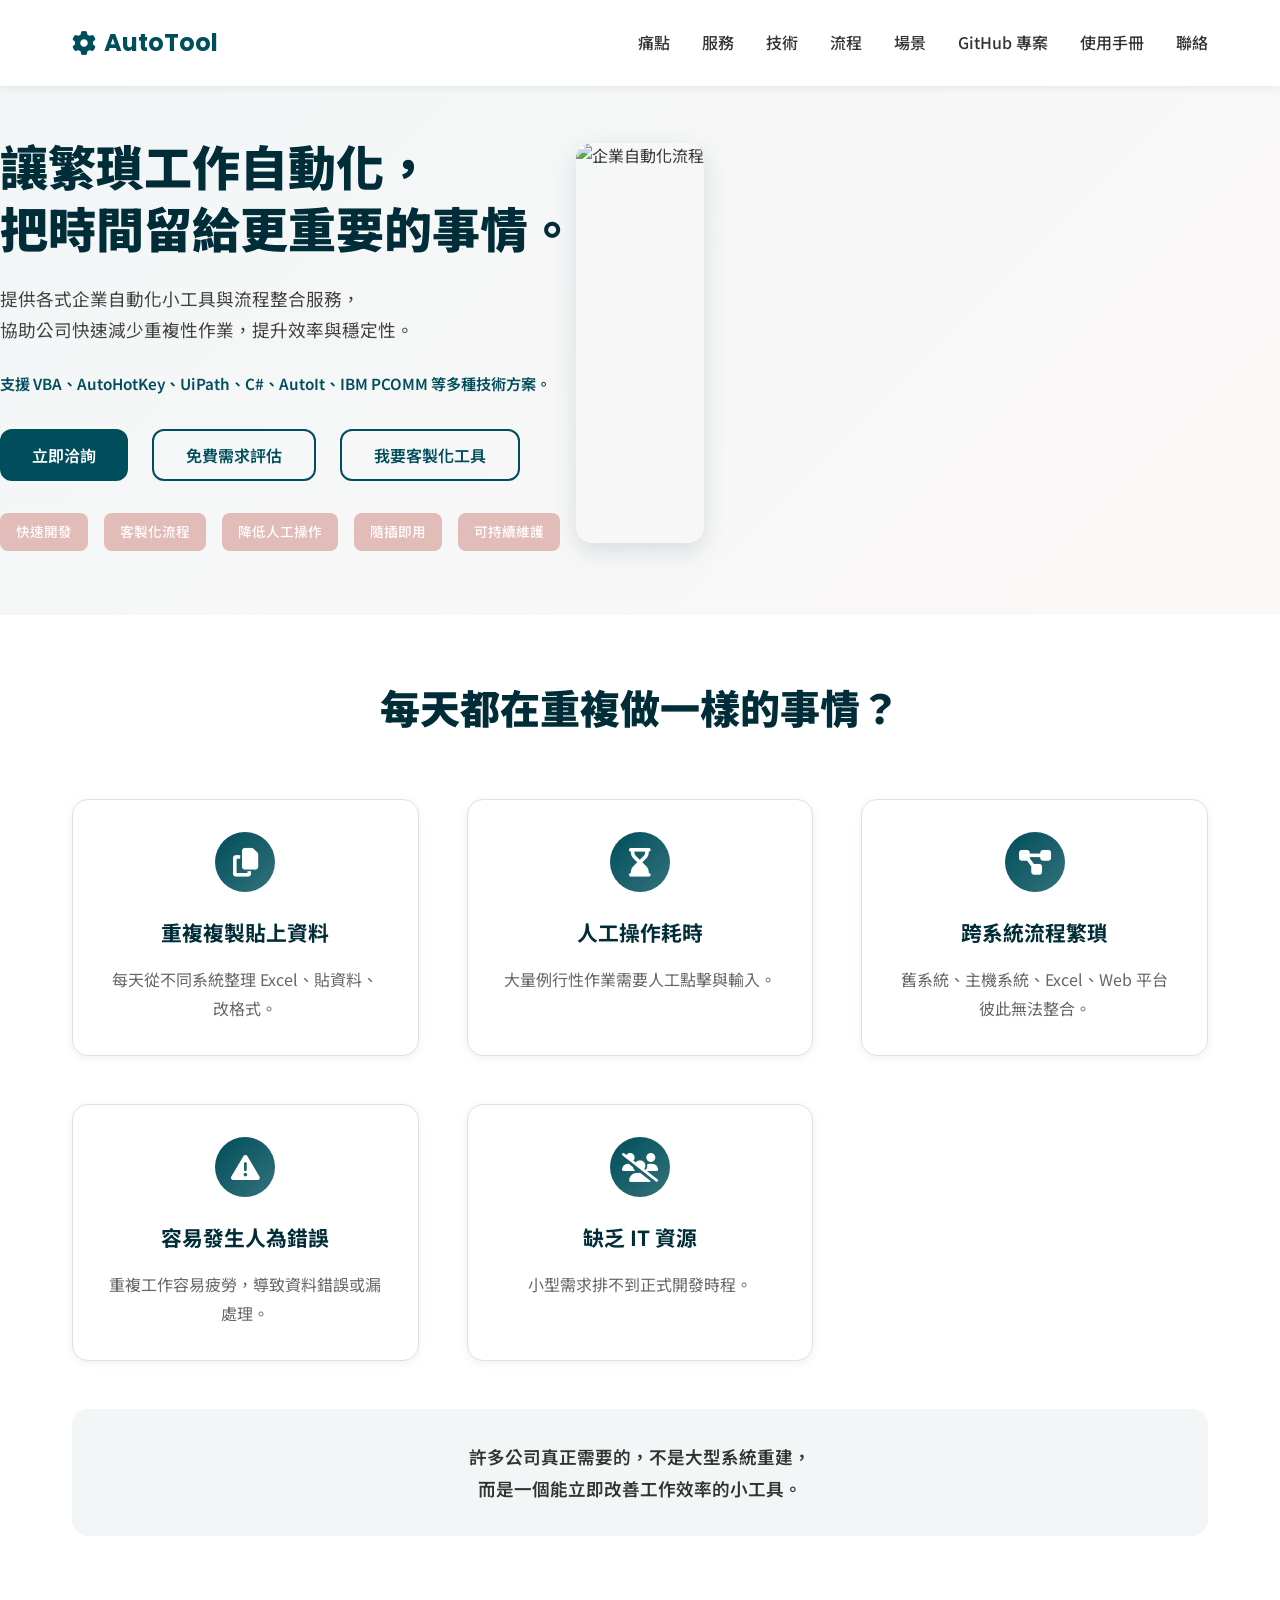
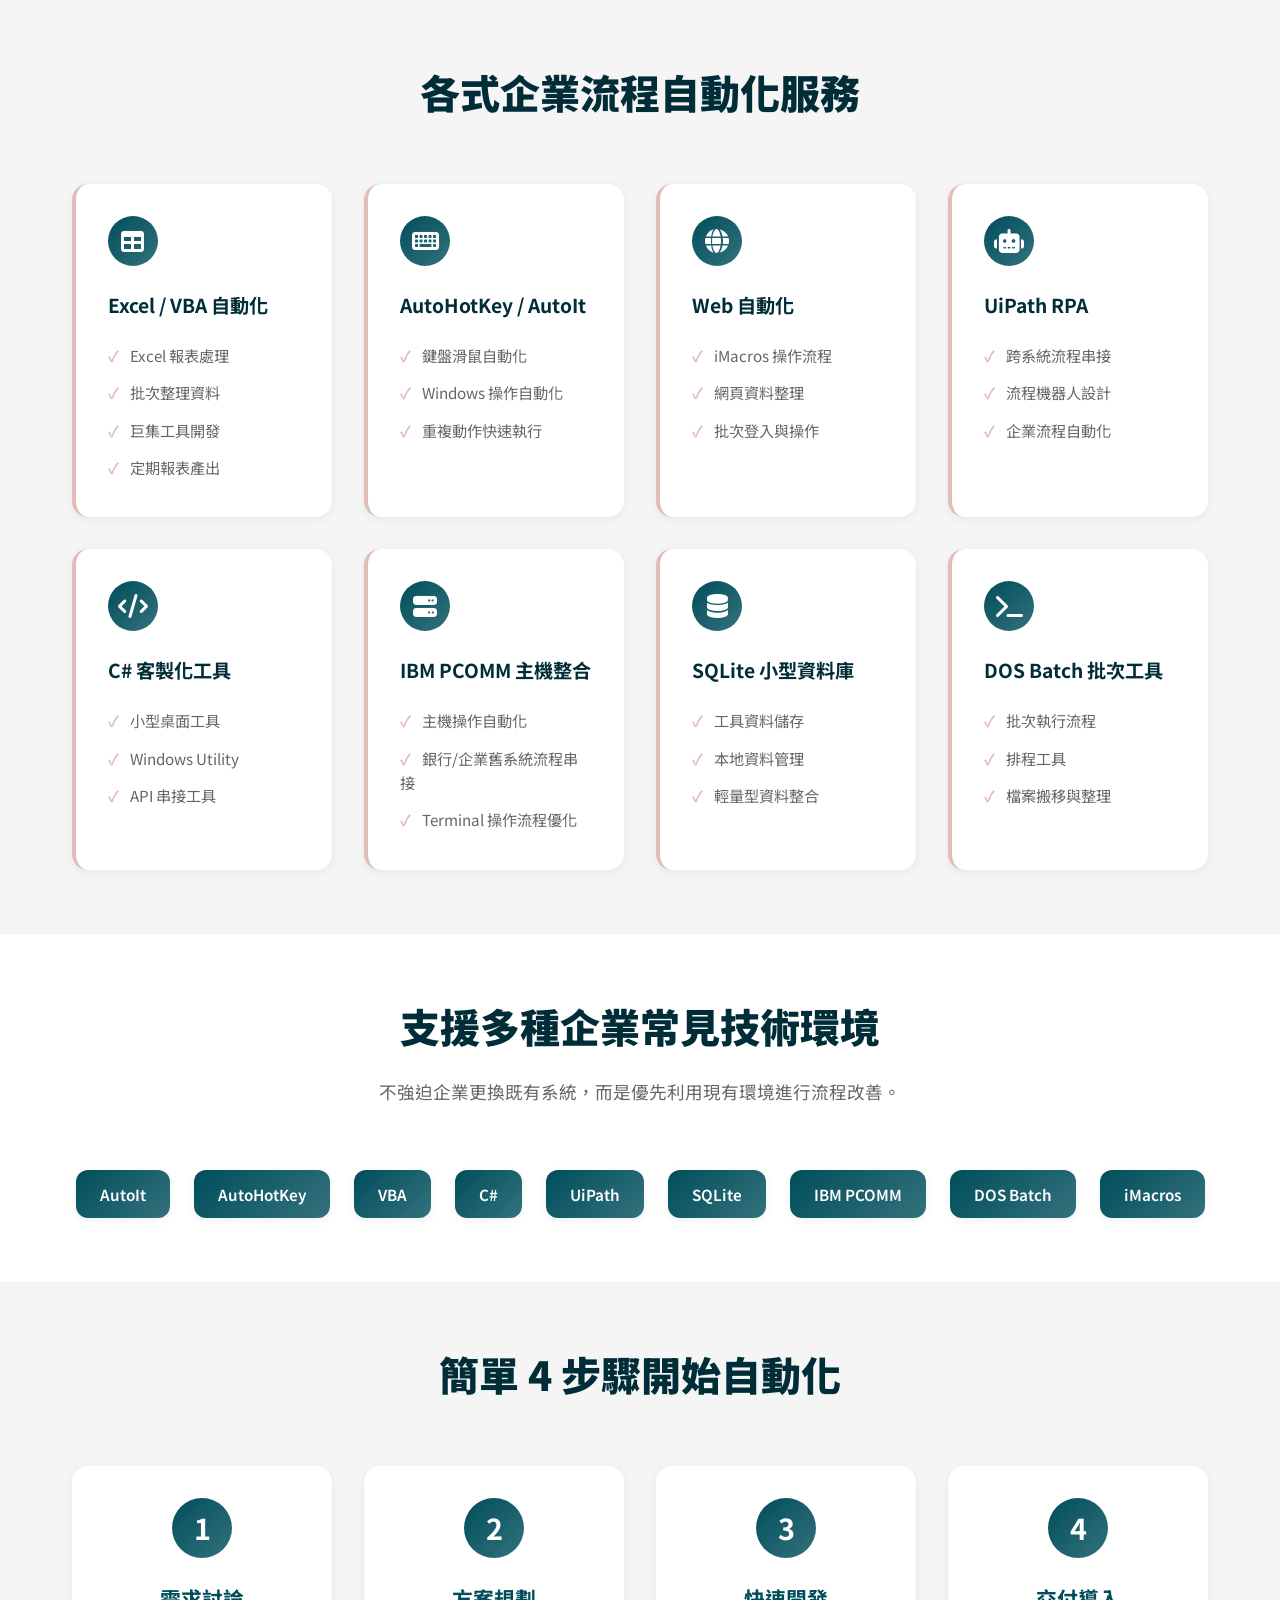
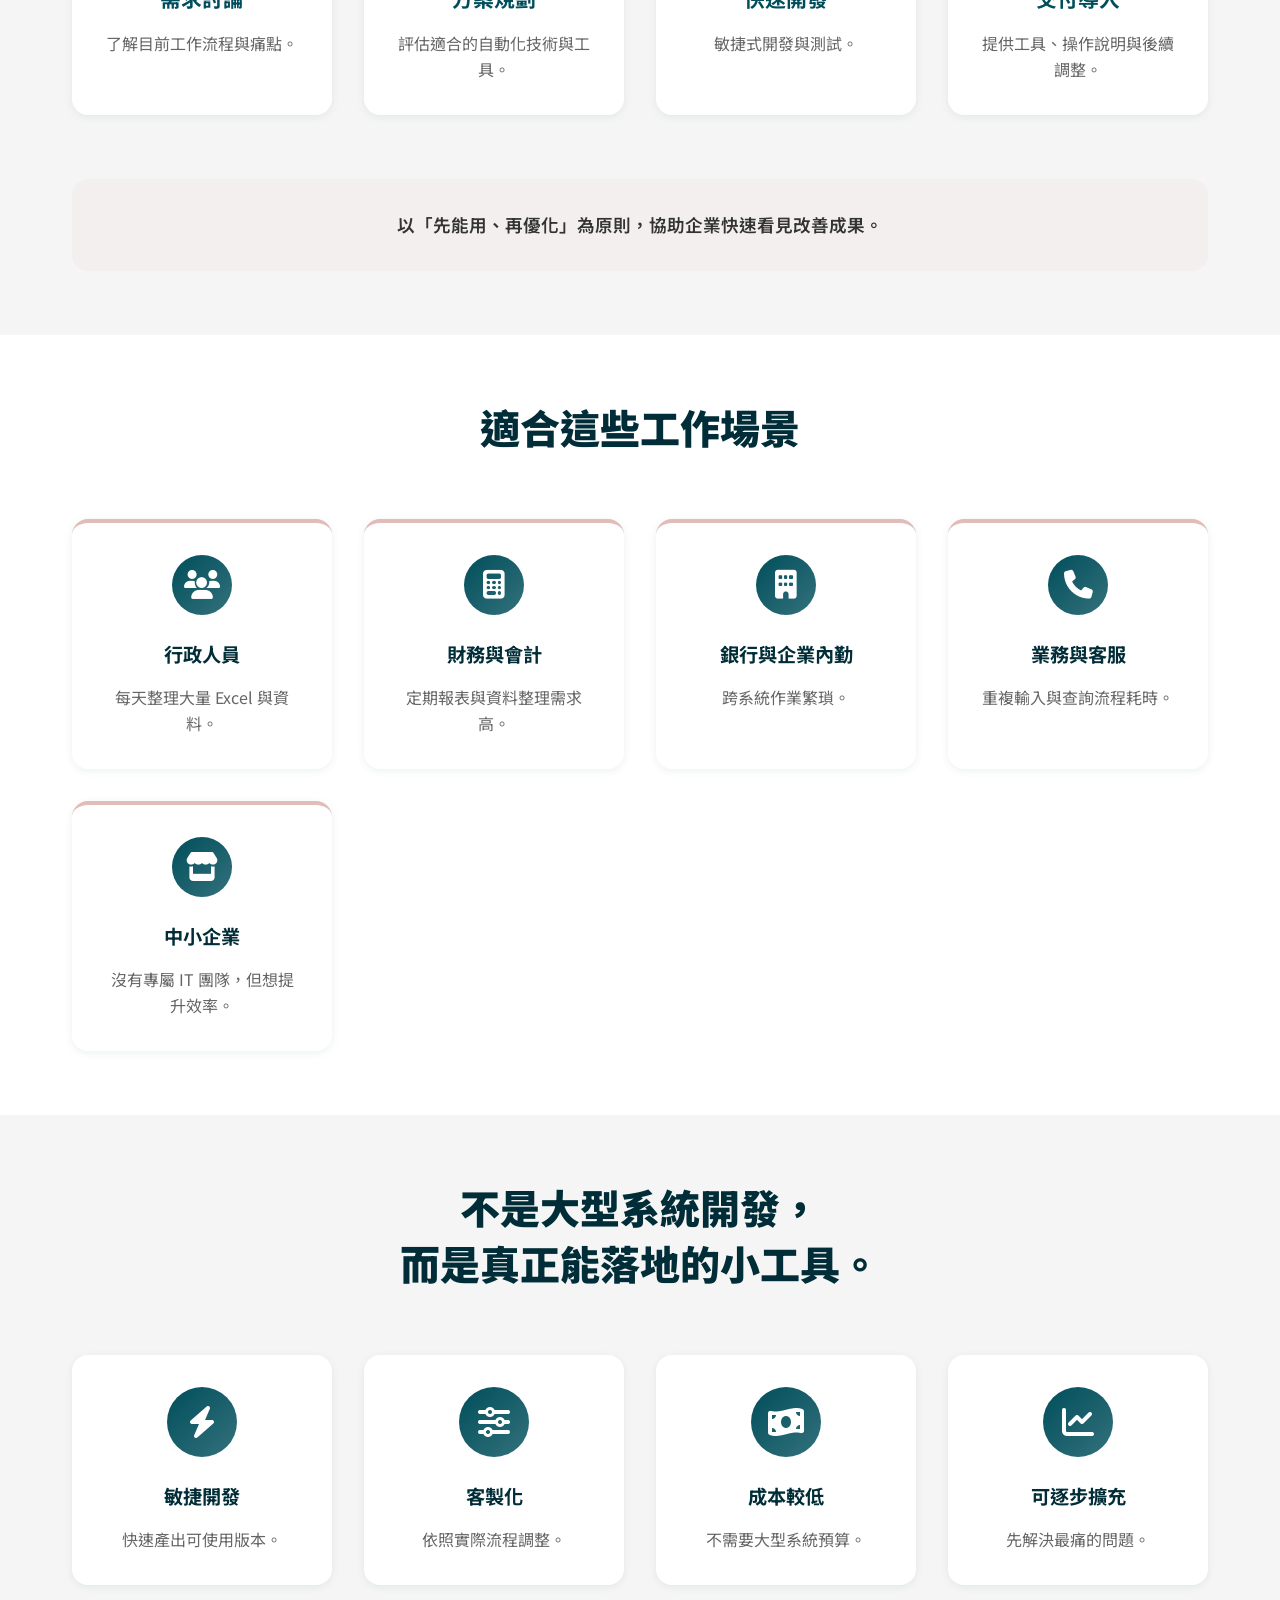
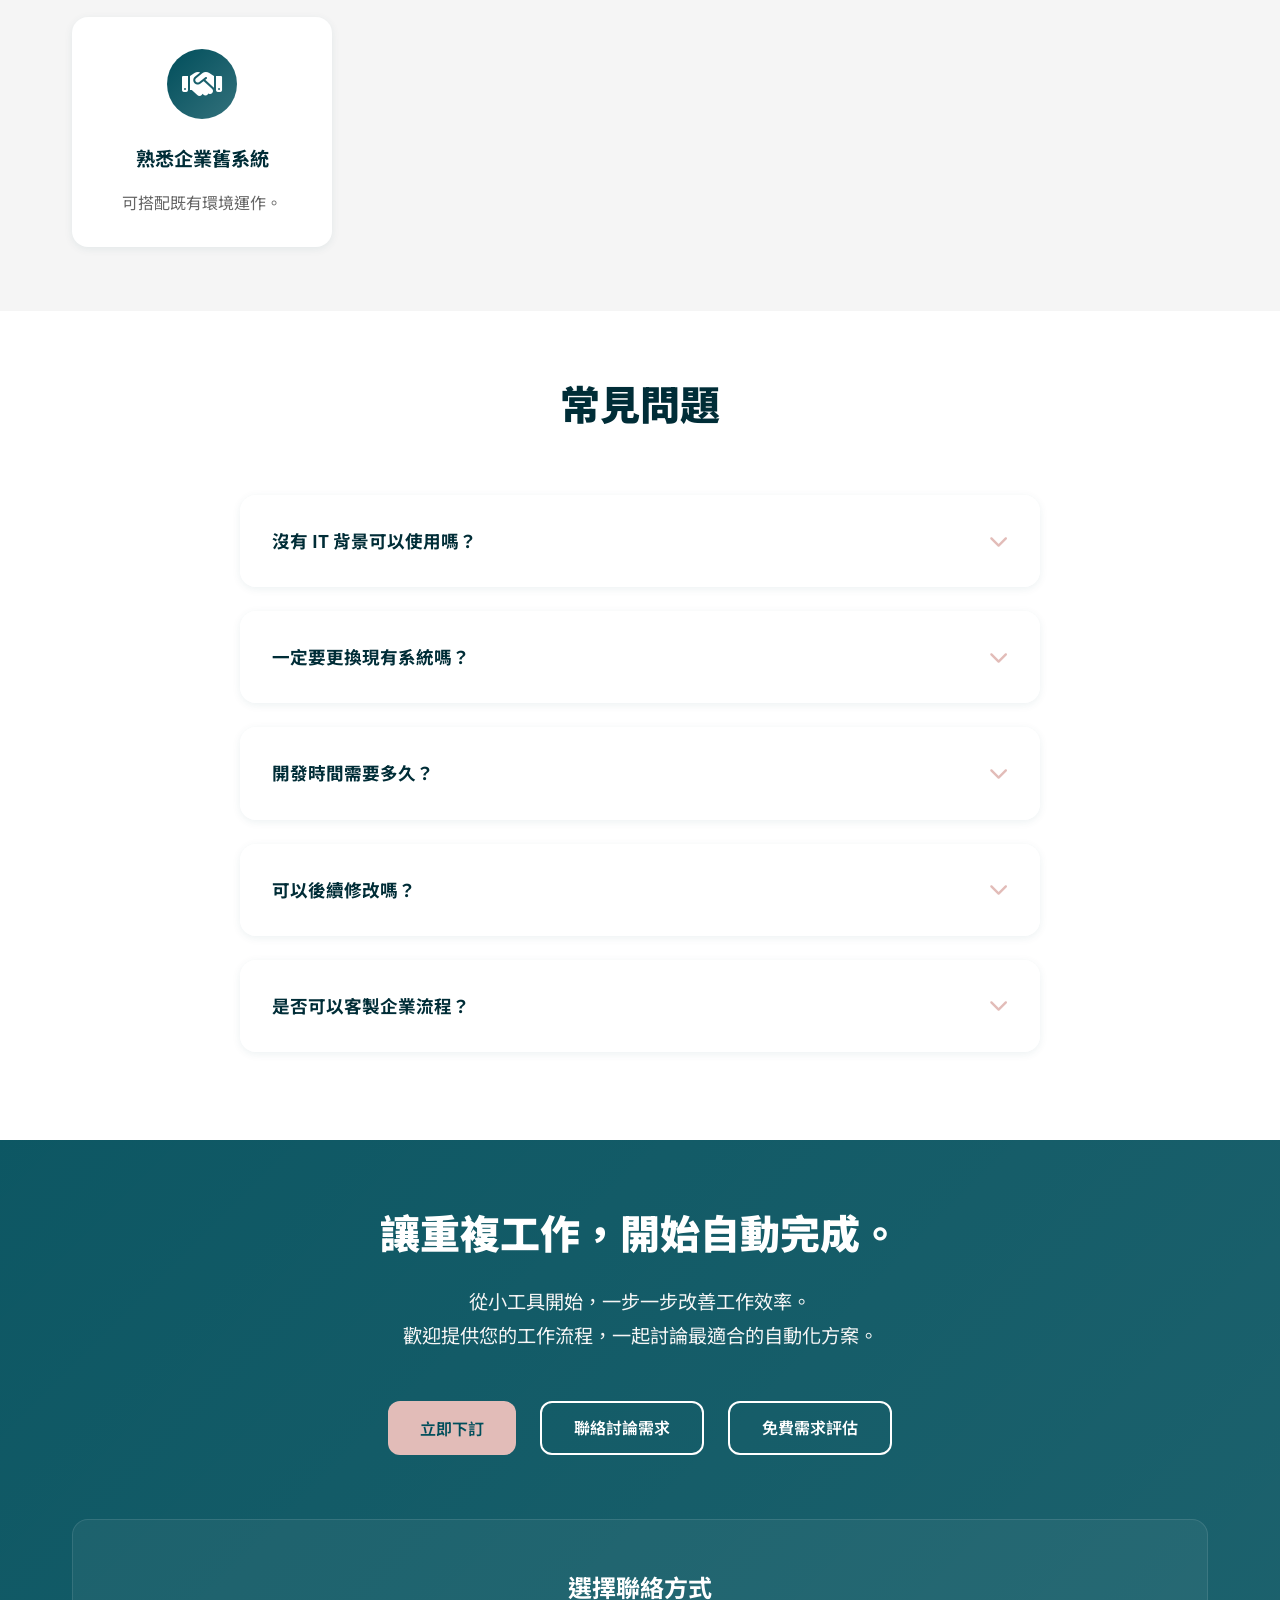
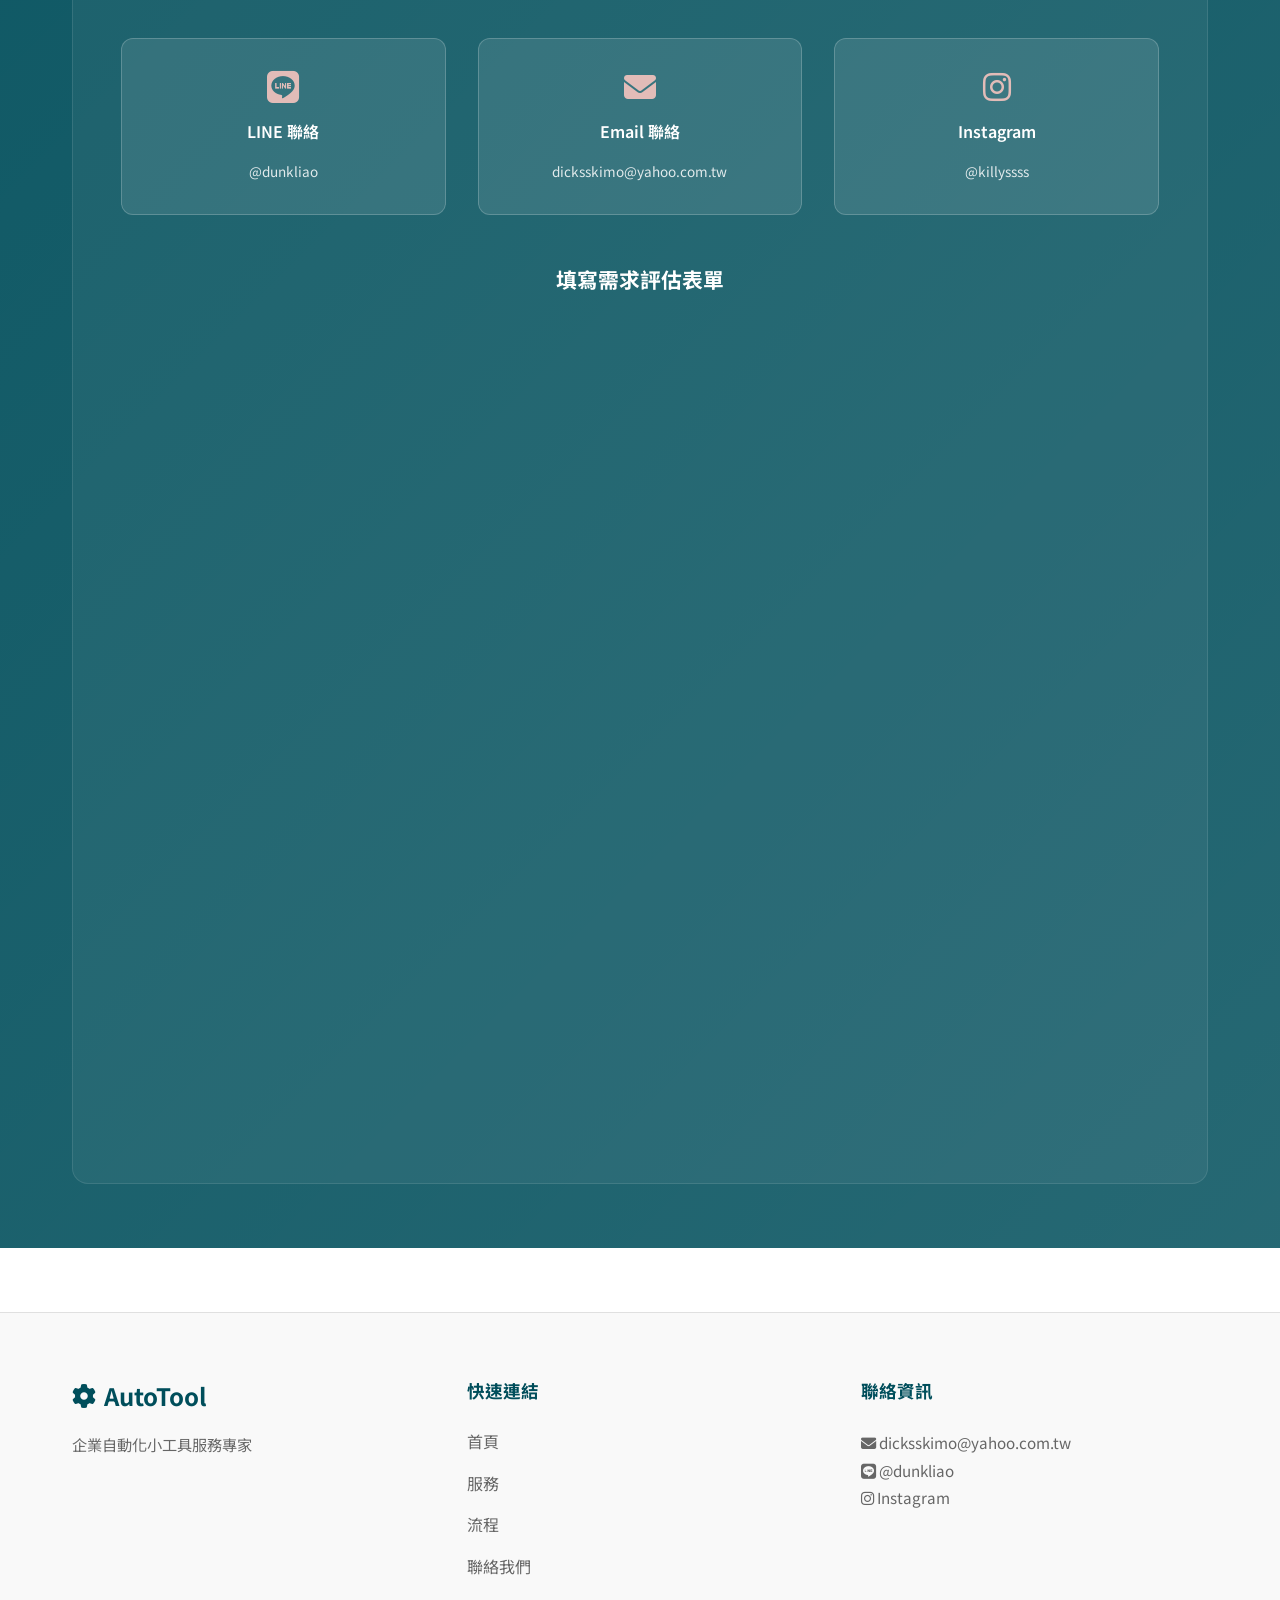
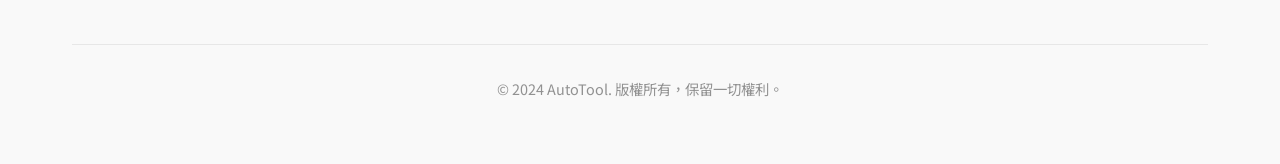
==== index.html @ 3ef3af00 "Add styles and user manual page - Created a new CSS file (styles.css) with variables, typography, la" ====
<!DOCTYPE html>
<html lang="zh-TW">
<head>
    <meta charset="UTF-8">
    <meta name="viewport" content="width=device-width, initial-scale=1.0">
    <meta name="description" content="提供快速、客製化、實用的自動化小工具服務，協助企業降低重複性工作成本，提升日常作業效率。">
    <title>自動化小工具服務 | AutoTool - 企業流程自動化解決方案</title>
    
    <!-- Google Fonts -->
    <link href="https://fonts.googleapis.com/css2?family=Noto+Sans+TC:wght@300;400;500;700;900&family=Inter:wght@300;400;500;600;700&family=Poppins:wght@300;400;500;600;700&display=swap" rel="stylesheet">
    
    <!-- Font Awesome Icons -->
    <link rel="stylesheet" href="https://cdnjs.cloudflare.com/ajax/libs/font-awesome/6.4.0/css/all.min.css">
    
    <!-- Custom Styles -->
    <link rel="stylesheet" href="styles.css">
</head>
<body>
    <!-- ============================================
         HEADER / NAVIGATION
         ============================================ -->
    <header class="header">
        <nav class="navbar">
            <div class="nav-container">
                <!-- Logo -->
                <div class="nav-logo">
                    <i class="fas fa-cog"></i>
                    <span>AutoTool</span>
                </div>
                
                <!-- Navigation Links -->
                <ul class="nav-menu" id="navMenu">
                    <li class="nav-item"><a href="#pain-points" class="nav-link">痛點</a></li>
                    <li class="nav-item"><a href="#services" class="nav-link">服務</a></li>
                    <li class="nav-item"><a href="#technologies" class="nav-link">技術</a></li>
                    <li class="nav-item"><a href="#process" class="nav-link">流程</a></li>
                    <li class="nav-item"><a href="#scenarios" class="nav-link">場景</a></li>
                    <li class="nav-item"><a href="github-projects.html" class="nav-link">GitHub 專案</a></li>
                    <li class="nav-item"><a href="user-manual.html" class="nav-link">使用手冊</a></li>
                    <li class="nav-item"><a href="#cta" class="nav-link">聯絡</a></li>
                </ul>
                
                <!-- Hamburger Menu -->
                <div class="hamburger" id="hamburger">
                    <span></span>
                    <span></span>
                    <span></span>
                </div>
            </div>
        </nav>
    </header>

    <!-- ============================================
         SECTION 1: HERO
         ============================================ -->
    <section id="hero" class="hero">
        <div class="hero-content">
            <h1 class="hero-title">讓繁瑣工作自動化，<br>把時間留給更重要的事情。</h1>
            <p class="hero-subtitle">
                提供各式企業自動化小工具與流程整合服務，<br>
                協助公司快速減少重複性作業，提升效率與穩定性。<br>
                <span class="tech-highlight">支援 VBA、AutoHotKey、UiPath、C#、AutoIt、IBM PCOMM 等多種技術方案。</span>
            </p>
            <div class="cta-buttons">
                <button class="btn btn-primary" onclick="scrollToSection('#cta')">立即洽詢</button>
                <button class="btn btn-secondary" onclick="scrollToSection('#cta')">免費需求評估</button>
                <button class="btn btn-secondary" onclick="scrollToSection('#cta')">我要客製化工具</button>
            </div>
            <div class="hero-features">
                <div class="feature-tag">快速開發</div>
                <div class="feature-tag">客製化流程</div>
                <div class="feature-tag">降低人工操作</div>
                <div class="feature-tag">隨插即用</div>
                <div class="feature-tag">可持續維護</div>
            </div>
        </div>
        <div class="hero-image">
            <img src="https://images.unsplash.com/photo-1552664730-d307ca884978?w=800&q=80" alt="企業自動化流程" loading="lazy">
        </div>
    </section>

    <!-- ============================================
         SECTION 2: PAIN POINTS
         ============================================ -->
    <section id="pain-points" class="section pain-points">
        <div class="container">
            <div class="section-header">
                <h2 class="section-title">每天都在重複做一樣的事情？</h2>
            </div>
            
            <div class="pain-points-grid">
                <div class="pain-card">
                    <div class="card-icon">
                        <i class="fas fa-copy"></i>
                    </div>
                    <h3>重複複製貼上資料</h3>
                    <p>每天從不同系統整理 Excel、貼資料、改格式。</p>
                </div>
                
                <div class="pain-card">
                    <div class="card-icon">
                        <i class="fas fa-hourglass-end"></i>
                    </div>
                    <h3>人工操作耗時</h3>
                    <p>大量例行性作業需要人工點擊與輸入。</p>
                </div>
                
                <div class="pain-card">
                    <div class="card-icon">
                        <i class="fas fa-project-diagram"></i>
                    </div>
                    <h3>跨系統流程繁瑣</h3>
                    <p>舊系統、主機系統、Excel、Web 平台彼此無法整合。</p>
                </div>
                
                <div class="pain-card">
                    <div class="card-icon">
                        <i class="fas fa-exclamation-triangle"></i>
                    </div>
                    <h3>容易發生人為錯誤</h3>
                    <p>重複工作容易疲勞，導致資料錯誤或漏處理。</p>
                </div>
                
                <div class="pain-card">
                    <div class="card-icon">
                        <i class="fas fa-users-slash"></i>
                    </div>
                    <h3>缺乏 IT 資源</h3>
                    <p>小型需求排不到正式開發時程。</p>
                </div>
            </div>
            
            <div class="pain-footer">
                <p>許多公司真正需要的，不是大型系統重建，<br>而是一個能立即改善工作效率的小工具。</p>
            </div>
        </div>
    </section>

    <!-- ============================================
         SECTION 3: SERVICES
         ============================================ -->
    <section id="services" class="section services">
        <div class="container">
            <div class="section-header">
                <h2 class="section-title">各式企業流程自動化服務</h2>
            </div>
            
            <div class="services-grid">
                <div class="service-card">
                    <div class="service-icon">
                        <i class="fas fa-table"></i>
                    </div>
                    <h3>Excel / VBA 自動化</h3>
                    <ul>
                        <li>Excel 報表處理</li>
                        <li>批次整理資料</li>
                        <li>巨集工具開發</li>
                        <li>定期報表產出</li>
                    </ul>
                </div>
                
                <div class="service-card">
                    <div class="service-icon">
                        <i class="fas fa-keyboard"></i>
                    </div>
                    <h3>AutoHotKey / AutoIt</h3>
                    <ul>
                        <li>鍵盤滑鼠自動化</li>
                        <li>Windows 操作自動化</li>
                        <li>重複動作快速執行</li>
                    </ul>
                </div>
                
                <div class="service-card">
                    <div class="service-icon">
                        <i class="fas fa-globe"></i>
                    </div>
                    <h3>Web 自動化</h3>
                    <ul>
                        <li>iMacros 操作流程</li>
                        <li>網頁資料整理</li>
                        <li>批次登入與操作</li>
                    </ul>
                </div>
                
                <div class="service-card">
                    <div class="service-icon">
                        <i class="fas fa-robot"></i>
                    </div>
                    <h3>UiPath RPA</h3>
                    <ul>
                        <li>跨系統流程串接</li>
                        <li>流程機器人設計</li>
                        <li>企業流程自動化</li>
                    </ul>
                </div>
                
                <div class="service-card">
                    <div class="service-icon">
                        <i class="fas fa-code"></i>
                    </div>
                    <h3>C# 客製化工具</h3>
                    <ul>
                        <li>小型桌面工具</li>
                        <li>Windows Utility</li>
                        <li>API 串接工具</li>
                    </ul>
                </div>
                
                <div class="service-card">
                    <div class="service-icon">
                        <i class="fas fa-server"></i>
                    </div>
                    <h3>IBM PCOMM 主機整合</h3>
                    <ul>
                        <li>主機操作自動化</li>
                        <li>銀行/企業舊系統流程串接</li>
                        <li>Terminal 操作流程優化</li>
                    </ul>
                </div>
                
                <div class="service-card">
                    <div class="service-icon">
                        <i class="fas fa-database"></i>
                    </div>
                    <h3>SQLite 小型資料庫</h3>
                    <ul>
                        <li>工具資料儲存</li>
                        <li>本地資料管理</li>
                        <li>輕量型資料整合</li>
                    </ul>
                </div>
                
                <div class="service-card">
                    <div class="service-icon">
                        <i class="fas fa-terminal"></i>
                    </div>
                    <h3>DOS Batch 批次工具</h3>
                    <ul>
                        <li>批次執行流程</li>
                        <li>排程工具</li>
                        <li>檔案搬移與整理</li>
                    </ul>
                </div>
            </div>
        </div>
    </section>

    <!-- ============================================
         SECTION 4: TECHNOLOGIES
         ============================================ -->
    <section id="technologies" class="section technologies">
        <div class="container">
            <div class="section-header">
                <h2 class="section-title">支援多種企業常見技術環境</h2>
                <p class="section-subtitle">不強迫企業更換既有系統，而是優先利用現有環境進行流程改善。</p>
            </div>
            
            <div class="tech-badges">
                <div class="tech-badge">AutoIt</div>
                <div class="tech-badge">AutoHotKey</div>
                <div class="tech-badge">VBA</div>
                <div class="tech-badge">C#</div>
                <div class="tech-badge">UiPath</div>
                <div class="tech-badge">SQLite</div>
                <div class="tech-badge">IBM PCOMM</div>
                <div class="tech-badge">DOS Batch</div>
                <div class="tech-badge">iMacros</div>
            </div>
        </div>
    </section>

    <!-- ============================================
         SECTION 5: PROCESS
         ============================================ -->
    <section id="process" class="section process">
        <div class="container">
            <div class="section-header">
                <h2 class="section-title">簡單 4 步驟開始自動化</h2>
            </div>
            
            <div class="process-timeline">
                <div class="process-step">
                    <div class="step-number">1</div>
                    <div class="step-content">
                        <h3>需求討論</h3>
                        <p>了解目前工作流程與痛點。</p>
                    </div>
                </div>
                
                <div class="process-connector"></div>
                
                <div class="process-step">
                    <div class="step-number">2</div>
                    <div class="step-content">
                        <h3>方案規劃</h3>
                        <p>評估適合的自動化技術與工具。</p>
                    </div>
                </div>
                
                <div class="process-connector"></div>
                
                <div class="process-step">
                    <div class="step-number">3</div>
                    <div class="step-content">
                        <h3>快速開發</h3>
                        <p>敏捷式開發與測試。</p>
                    </div>
                </div>
                
                <div class="process-connector"></div>
                
                <div class="process-step">
                    <div class="step-number">4</div>
                    <div class="step-content">
                        <h3>交付導入</h3>
                        <p>提供工具、操作說明與後續調整。</p>
                    </div>
                </div>
            </div>
            
            <div class="process-footer">
                <p>以「先能用、再優化」為原則，協助企業快速看見改善成果。</p>
            </div>
        </div>
    </section>

    <!-- ============================================
         SECTION 6: SCENARIOS
         ============================================ -->
    <section id="scenarios" class="section scenarios">
        <div class="container">
            <div class="section-header">
                <h2 class="section-title">適合這些工作場景</h2>
            </div>
            
            <div class="scenarios-grid">
                <div class="scenario-card">
                    <div class="scenario-icon">
                        <i class="fas fa-users"></i>
                    </div>
                    <h3>行政人員</h3>
                    <p>每天整理大量 Excel 與資料。</p>
                </div>
                
                <div class="scenario-card">
                    <div class="scenario-icon">
                        <i class="fas fa-calculator"></i>
                    </div>
                    <h3>財務與會計</h3>
                    <p>定期報表與資料整理需求高。</p>
                </div>
                
                <div class="scenario-card">
                    <div class="scenario-icon">
                        <i class="fas fa-building"></i>
                    </div>
                    <h3>銀行與企業內勤</h3>
                    <p>跨系統作業繁瑣。</p>
                </div>
                
                <div class="scenario-card">
                    <div class="scenario-icon">
                        <i class="fas fa-phone"></i>
                    </div>
                    <h3>業務與客服</h3>
                    <p>重複輸入與查詢流程耗時。</p>
                </div>
                
                <div class="scenario-card">
                    <div class="scenario-icon">
                        <i class="fas fa-store"></i>
                    </div>
                    <h3>中小企業</h3>
                    <p>沒有專屬 IT 團隊，但想提升效率。</p>
                </div>
            </div>
        </div>
    </section>

    <!-- ============================================
         SECTION 7: DIFFERENTIATION
         ============================================ -->
    <section id="differentiation" class="section differentiation">
        <div class="container">
            <div class="section-header">
                <h2 class="section-title">不是大型系統開發，<br>而是真正能落地的小工具。</h2>
            </div>
            
            <div class="differentiation-grid">
                <div class="diff-card">
                    <div class="diff-icon">
                        <i class="fas fa-bolt"></i>
                    </div>
                    <h3>敏捷開發</h3>
                    <p>快速產出可使用版本。</p>
                </div>
                
                <div class="diff-card">
                    <div class="diff-icon">
                        <i class="fas fa-sliders-h"></i>
                    </div>
                    <h3>客製化</h3>
                    <p>依照實際流程調整。</p>
                </div>
                
                <div class="diff-card">
                    <div class="diff-icon">
                        <i class="fas fa-money-bill-wave"></i>
                    </div>
                    <h3>成本較低</h3>
                    <p>不需要大型系統預算。</p>
                </div>
                
                <div class="diff-card">
                    <div class="diff-icon">
                        <i class="fas fa-chart-line"></i>
                    </div>
                    <h3>可逐步擴充</h3>
                    <p>先解決最痛的問題。</p>
                </div>
                
                <div class="diff-card">
                    <div class="diff-icon">
                        <i class="fas fa-handshake"></i>
                    </div>
                    <h3>熟悉企業舊系統</h3>
                    <p>可搭配既有環境運作。</p>
                </div>
            </div>
        </div>
    </section>

    <!-- ============================================
         SECTION 8: FAQ
         ============================================ -->
    <section id="faq" class="section faq">
        <div class="container">
            <div class="section-header">
                <h2 class="section-title">常見問題</h2>
            </div>
            
            <div class="faq-container">
                <div class="faq-item">
                    <div class="faq-question">
                        <h3>沒有 IT 背景可以使用嗎？</h3>
                        <i class="fas fa-chevron-down"></i>
                    </div>
                    <div class="faq-answer">
                        <p>可以，工具會依照實際使用者設計。我們會根據您的團隊背景和操作習慣，提供易於上手的介面和完整的使用說明。</p>
                    </div>
                </div>
                
                <div class="faq-item">
                    <div class="faq-question">
                        <h3>一定要更換現有系統嗎？</h3>
                        <i class="fas fa-chevron-down"></i>
                    </div>
                    <div class="faq-answer">
                        <p>不需要，多數情況可直接搭配現有流程。我們的自動化工具可與您既有的系統（Excel、主機系統、Web 平台等）無縫整合。</p>
                    </div>
                </div>
                
                <div class="faq-item">
                    <div class="faq-question">
                        <h3>開發時間需要多久？</h3>
                        <i class="fas fa-chevron-down"></i>
                    </div>
                    <div class="faq-answer">
                        <p>依需求而定，小型工具通常可快速完成。我們採用敏捷開發方式，讓您快速看見成果，而不需要等待漫長的開發週期。</p>
                    </div>
                </div>
                
                <div class="faq-item">
                    <div class="faq-question">
                        <h3>可以後續修改嗎？</h3>
                        <i class="fas fa-chevron-down"></i>
                    </div>
                    <div class="faq-answer">
                        <p>可以，支援後續優化與功能擴充。工具上線後，我們繼續提供維護與改善支援，協助您應對業務變化。</p>
                    </div>
                </div>
                
                <div class="faq-item">
                    <div class="faq-question">
                        <h3>是否可以客製企業流程？</h3>
                        <i class="fas fa-chevron-down"></i>
                    </div>
                    <div class="faq-answer">
                        <p>可以，這是主要服務內容之一。我們的工具完全根據您的實際工作流程進行設計，確保最大化的業務價值。</p>
                    </div>
                </div>
            </div>
        </div>
    </section>

    <!-- ============================================
         SECTION 9: FINAL CTA
         ============================================ -->
    <section id="cta" class="section final-cta">
        <div class="container">
            <div class="cta-content">
                <h2 class="cta-title">讓重複工作，開始自動完成。</h2>
                <p class="cta-subtitle">
                    從小工具開始，一步一步改善工作效率。<br>
                    歡迎提供您的工作流程，一起討論最適合的自動化方案。
                </p>
                
                <div class="cta-buttons-group">
                    <button class="btn btn-primary" onclick="document.getElementById('contactForm').scrollIntoView({ behavior: 'smooth' })">立即下訂</button>
                    <a href="https://line.me/ti/p/~dunkliao" target="_blank" class="btn btn-secondary" style="text-decoration: none;">聯絡討論需求</a>
                    <a href="mailto:dicksskimo@yahoo.com.tw?subject=自動化工具諮詢" class="btn btn-secondary" style="text-decoration: none;">免費需求評估</a>
                </div>
                
                <div class="contact-methods" id="contactForm">
                    <h3>選擇聯絡方式</h3>
                    <div class="contact-grid">
                        <a href="https://line.me/ti/p/~dunkliao" target="_blank" class="contact-card">
                            <i class="fab fa-line"></i>
                            <span>LINE 聯絡</span>
                            <small>@dunkliao</small>
                        </a>
                        
                        <a href="mailto:dicksskimo@yahoo.com.tw?subject=自動化工具諮詢" class="contact-card">
                            <i class="fas fa-envelope"></i>
                            <span>Email 聯絡</span>
                            <small>dicksskimo@yahoo.com.tw</small>
                        </a>
                        
                        <a href="https://www.instagram.com/killyssss/" target="_blank" class="contact-card">
                            <i class="fab fa-instagram"></i>
                            <span>Instagram</span>
                            <small>@killyssss</small>
                        </a>
                    </div>
                    
                    <div class="form-section">
                        <h3>填寫需求評估表單</h3>
                        <iframe src="https://docs.google.com/forms/d/e/1FAIpQLSffKEg_JBpnAbJhNrJENVOGrgV3krpA4Gn7EmJyIEfwMR1Tng/viewform?embedded=true" width="100%" height="800" frameborder="0" marginheight="0" marginwidth="0">載入中…</iframe>
                    </div>
                </div>
            </div>
        </div>
    </section>

    <!-- ============================================
         FOOTER
         ============================================ -->
    <footer class="footer">
        <div class="container">
            <div class="footer-content">
                <div class="footer-brand">
                    <h3><i class="fas fa-cog"></i> AutoTool</h3>
                    <p>企業自動化小工具服務專家</p>
                </div>
                
                <div class="footer-links">
                    <h4>快速連結</h4>
                    <ul>
                        <li><a href="#hero">首頁</a></li>
                        <li><a href="#services">服務</a></li>
                        <li><a href="#process">流程</a></li>
                        <li><a href="#cta">聯絡我們</a></li>
                    </ul>
                </div>
                
                <div class="footer-contact">
                    <h4>聯絡資訊</h4>
                    <p>
                        <i class="fas fa-envelope"></i> dicksskimo@yahoo.com.tw<br>
                        <i class="fab fa-line"></i> @dunkliao<br>
                        <i class="fab fa-instagram"></i> <a href="https://www.instagram.com/killyssss/" target="_blank">Instagram</a>
                    </p>
                </div>
            </div>
            
            <div class="footer-bottom">
                <p>&copy; 2024 AutoTool. 版權所有，保留一切權利。</p>
            </div>
        </div>
    </footer>

    <!-- Custom Scripts -->
    <script src="script.js"></script>
</body>
</html>
---- styles.css ----
/* ============================================
   CSS VARIABLES & TYPOGRAPHY
   ============================================ */

:root {
    /* Colors */
    --primary-color: #004E5B;
    --secondary-color: #E2BCB8;
    --dark-bg: #f5f5f5;
    --light-bg: #ffffff;
    --text-dark: #333333;
    --text-light: #666666;
    --border-color: #e0e0e0;
    --accent-color: #FF6B6B;
    
    /* Typography */
    --font-heading: 'Noto Sans TC', sans-serif;
    --font-body: 'Noto Sans TC', sans-serif;
    --font-accent: 'Poppins', sans-serif;
    
    /* Spacing */
    --spacing-xs: 0.5rem;
    --spacing-sm: 1rem;
    --spacing-md: 1.5rem;
    --spacing-lg: 2rem;
    --spacing-xl: 3rem;
    --spacing-2xl: 4rem;
    
    /* Border Radius */
    --border-radius-sm: 8px;
    --border-radius-md: 12px;
    --border-radius-lg: 16px;
    
    /* Shadows */
    --shadow-sm: 0 2px 8px rgba(0, 78, 91, 0.08);
    --shadow-md: 0 4px 12px rgba(0, 78, 91, 0.12);
    --shadow-lg: 0 8px 24px rgba(0, 78, 91, 0.15);
    
    /* Transitions */
    --transition: all 0.3s ease-in-out;
}

/* ============================================
   RESET & BASE STYLES
   ============================================ */

* {
    margin: 0;
    padding: 0;
    box-sizing: border-box;
}

html {
    scroll-behavior: smooth;
}

body {
    font-family: var(--font-body);
    color: var(--text-dark);
    background-color: var(--light-bg);
    line-height: 1.6;
}

a {
    color: inherit;
    text-decoration: none;
}

button {
    cursor: pointer;
    border: none;
    font-family: inherit;
}

img {
    max-width: 100%;
    height: auto;
    display: block;
}

.container {
    max-width: 1200px;
    margin: 0 auto;
    padding: 0 var(--spacing-lg);
}

/* ============================================
   HEADER & NAVIGATION
   ============================================ */

.header {
    position: fixed;
    top: 0;
    left: 0;
    right: 0;
    background: var(--light-bg);
    box-shadow: var(--shadow-sm);
    z-index: 1000;
    transition: var(--transition);
}

.navbar {
    padding: var(--spacing-md) 0;
}

.nav-container {
    max-width: 1200px;
    margin: 0 auto;
    padding: 0 var(--spacing-lg);
    display: flex;
    justify-content: space-between;
    align-items: center;
}

.nav-logo {
    font-size: 1.5rem;
    font-weight: 700;
    color: var(--primary-color);
    display: flex;
    align-items: center;
    gap: var(--spacing-xs);
    font-family: var(--font-accent);
}

.nav-menu {
    display: flex;
    list-style: none;
    gap: var(--spacing-lg);
    align-items: center;
}

.nav-link {
    color: var(--text-dark);
    font-weight: 500;
    transition: var(--transition);
    position: relative;
}

.nav-link:hover,
.nav-link.active {
    color: var(--primary-color);
}

.nav-link::after {
    content: '';
    position: absolute;
    bottom: -4px;
    left: 0;
    width: 0;
    height: 2px;
    background: var(--primary-color);
    transition: var(--transition);
}

.nav-link:hover::after,
.nav-link.active::after {
    width: 100%;
}

.hamburger {
    display: none;
    flex-direction: column;
    cursor: pointer;
    gap: 6px;
}

.hamburger span {
    width: 25px;
    height: 3px;
    background: var(--primary-color);
    transition: var(--transition);
    border-radius: 2px;
}

.hamburger.active span:nth-child(1) {
    transform: rotate(45deg) translate(10px, 10px);
}

.hamburger.active span:nth-child(2) {
    opacity: 0;
}

.hamburger.active span:nth-child(3) {
    transform: rotate(-45deg) translate(7px, -7px);
}

/* ============================================
   HERO SECTION
   ============================================ */

.hero {
    margin-top: 70px;
    padding: var(--spacing-2xl) 0;
    background: linear-gradient(135deg, rgba(0, 78, 91, 0.05), rgba(226, 188, 184, 0.1));
    display: flex;
    align-items: center;
}

.hero .container {
    display: grid;
    grid-template-columns: 1fr 1fr;
    gap: var(--spacing-2xl);
    align-items: center;
}

.hero-content {
    z-index: 10;
}

.hero-title {
    font-size: 3rem;
    font-weight: 900;
    color: #002D37;
    line-height: 1.3;
    margin-bottom: var(--spacing-md);
    font-family: var(--font-heading);
}

.hero-subtitle {
    font-size: 1.1rem;
    color: #404040;
    margin-bottom: var(--spacing-lg);
    line-height: 1.8;
}

.tech-highlight {
    display: block;
    font-size: 0.95rem;
    color: var(--primary-color);
    font-weight: 600;
    margin-top: var(--spacing-md);
}

.cta-buttons {
    display: flex;
    gap: var(--spacing-md);
    margin-bottom: var(--spacing-lg);
    flex-wrap: wrap;
}

.hero-features {
    display: flex;
    gap: var(--spacing-sm);
    flex-wrap: wrap;
}

.feature-tag {
    background: var(--secondary-color);
    color: var(--light-bg);
    padding: var(--spacing-xs) var(--spacing-sm);
    border-radius: var(--border-radius-sm);
    font-size: 0.85rem;
    font-weight: 500;
}

.hero-image {
    position: relative;
    height: 400px;
    overflow: hidden;
    border-radius: var(--border-radius-lg);
    box-shadow: var(--shadow-lg);
}

.hero-image img {
    width: 100%;
    height: 100%;
    object-fit: cover;
}

/* ============================================
   BUTTONS
   ============================================ */

.btn {
    padding: 12px 32px;
    border-radius: var(--border-radius-md);
    font-size: 1rem;
    font-weight: 600;
    transition: var(--transition);
    display: inline-flex;
    align-items: center;
    justify-content: center;
    gap: var(--spacing-xs);
}

.btn-primary {
    background: var(--primary-color);
    color: white;
}

.btn-primary:hover {
    background: #003a47;
    transform: translateY(-2px);
    box-shadow: var(--shadow-md);
}

.btn-secondary {
    background: transparent;
    color: var(--primary-color);
    border: 2px solid var(--primary-color);
}

.btn-secondary:hover {
    background: var(--primary-color);
    color: white;
    transform: translateY(-2px);
}

/* ============================================
   SECTIONS & GENERAL STYLES
   ============================================ */

.section {
    padding: var(--spacing-2xl) 0;
}

.section:nth-child(odd) {
    background: var(--light-bg);
}

.section:nth-child(even) {
    background: var(--dark-bg);
}

.section-header {
    text-align: center;
    margin-bottom: var(--spacing-2xl);
}

.section-title {
    font-size: 2.5rem;
    font-weight: 900;
    color: #002D37;
    margin-bottom: var(--spacing-md);
    line-height: 1.4;
    font-family: var(--font-heading);
}

.section-subtitle {
    font-size: 1.1rem;
    color: var(--text-light);
}

/* ============================================
   PAIN POINTS SECTION
   ============================================ */

.pain-points-grid {
    display: grid;
    grid-template-columns: repeat(auto-fit, minmax(280px, 1fr));
    gap: var(--spacing-xl);
    margin-bottom: var(--spacing-xl);
}

.pain-card {
    background: var(--light-bg);
    padding: var(--spacing-lg);
    border-radius: var(--border-radius-lg);
    text-align: center;
    box-shadow: var(--shadow-sm);
    transition: var(--transition);
    border: 1px solid var(--border-color);
}

.pain-card:hover {
    transform: translateY(-8px);
    box-shadow: var(--shadow-lg);
    border-color: var(--secondary-color);
}

.card-icon {
    width: 60px;
    height: 60px;
    margin: 0 auto var(--spacing-md);
    background: linear-gradient(135deg, var(--primary-color), rgba(0, 78, 91, 0.8));
    color: white;
    border-radius: 50%;
    display: flex;
    align-items: center;
    justify-content: center;
    font-size: 1.8rem;
}

.pain-card h3 {
    font-size: 1.3rem;
    margin-bottom: var(--spacing-sm);
    color: #002D37;
}

.pain-card p {
    color: var(--text-light);
    line-height: 1.8;
}

.pain-footer {
    text-align: center;
    padding: var(--spacing-lg);
    background: rgba(0, 78, 91, 0.05);
    border-radius: var(--border-radius-lg);
    font-size: 1.1rem;
    font-weight: 600;
    color: var(--text-dark);
    line-height: 1.8;
}

/* ============================================
   SERVICES SECTION
   ============================================ */

.services-grid {
    display: grid;
    grid-template-columns: repeat(auto-fit, minmax(250px, 1fr));
    gap: var(--spacing-lg);
}

.service-card {
    background: var(--light-bg);
    padding: var(--spacing-lg);
    border-radius: var(--border-radius-lg);
    box-shadow: var(--shadow-sm);
    transition: var(--transition);
    border-left: 4px solid var(--secondary-color);
}

.service-card:hover {
    transform: translateY(-8px);
    box-shadow: var(--shadow-lg);
    border-left-color: var(--primary-color);
}

.service-icon {
    width: 50px;
    height: 50px;
    background: linear-gradient(135deg, var(--primary-color), rgba(0, 78, 91, 0.8));
    color: white;
    border-radius: 50%;
    display: flex;
    align-items: center;
    justify-content: center;
    font-size: 1.5rem;
    margin-bottom: var(--spacing-md);
}

.service-card h3 {
    font-size: 1.2rem;
    margin-bottom: var(--spacing-sm);
    color: #002D37;
}

.service-card ul {
    list-style: none;
}

.service-card li {
    padding: 0.4rem 0;
    color: var(--text-light);
    font-size: 0.95rem;
}

.service-card li:before {
    content: '✓ ';
    color: var(--secondary-color);
    font-weight: bold;
    margin-right: 0.5rem;
}

/* ============================================
   TECHNOLOGIES SECTION
   ============================================ */

.tech-badges {
    display: flex;
    flex-wrap: wrap;
    gap: var(--spacing-md);
    justify-content: center;
    align-items: center;
}

.tech-badge {
    background: linear-gradient(135deg, var(--primary-color), rgba(0, 78, 91, 0.8));
    color: white;
    padding: 12px 24px;
    border-radius: var(--border-radius-md);
    font-weight: 600;
    font-size: 0.95rem;
    transition: var(--transition);
    box-shadow: var(--shadow-sm);
}

.tech-badge:hover {
    transform: scale(1.05);
    box-shadow: var(--shadow-md);
}

/* ============================================
   PROCESS SECTION
   ============================================ */

.process-timeline {
    display: grid;
    grid-template-columns: repeat(auto-fit, minmax(200px, 1fr));
    gap: var(--spacing-lg);
    margin-bottom: var(--spacing-2xl);
    position: relative;
}

.process-step {
    background: var(--light-bg);
    padding: var(--spacing-lg);
    border-radius: var(--border-radius-lg);
    text-align: center;
    box-shadow: var(--shadow-sm);
    position: relative;
    z-index: 10;
    transition: var(--transition);
}

.process-step:hover {
    transform: translateY(-8px);
    box-shadow: var(--shadow-md);
}

.step-number {
    width: 60px;
    height: 60px;
    background: linear-gradient(135deg, var(--primary-color), rgba(0, 78, 91, 0.8));
    color: white;
    border-radius: 50%;
    display: flex;
    align-items: center;
    justify-content: center;
    font-size: 1.8rem;
    font-weight: 700;
    margin: 0 auto var(--spacing-md);
}

.process-step h3 {
    font-size: 1.3rem;
    color: var(--primary-color);
    margin-bottom: var(--spacing-sm);
}

.process-step p {
    color: var(--text-light);
}

.process-connector {
    position: absolute;
    top: 50%;
    left: -5%;
    width: 15%;
    height: 3px;
    background: linear-gradient(90deg, transparent, var(--secondary-color), transparent);
    transform: translateY(-50%);
    display: none;
}

.process-footer {
    text-align: center;
    padding: var(--spacing-lg);
    background: rgba(226, 188, 184, 0.1);
    border-radius: var(--border-radius-lg);
    font-size: 1.1rem;
    font-weight: 600;
    color: var(--text-dark);
}

/* ============================================
   SCENARIOS SECTION
   ============================================ */

.scenarios-grid {
    display: grid;
    grid-template-columns: repeat(auto-fit, minmax(220px, 1fr));
    gap: var(--spacing-lg);
}

.scenario-card {
    background: var(--light-bg);
    padding: var(--spacing-lg);
    border-radius: var(--border-radius-lg);
    text-align: center;
    box-shadow: var(--shadow-sm);
    transition: var(--transition);
    border-top: 4px solid var(--secondary-color);
}

.scenario-card:hover {
    transform: translateY(-8px);
    box-shadow: var(--shadow-lg);
    border-top-color: var(--primary-color);
}

.scenario-icon {
    width: 60px;
    height: 60px;
    background: linear-gradient(135deg, var(--primary-color), rgba(0, 78, 91, 0.8));
    color: white;
    border-radius: 50%;
    display: flex;
    align-items: center;
    justify-content: center;
    font-size: 1.8rem;
    margin: 0 auto var(--spacing-md);
}

.scenario-card h3 {
    font-size: 1.2rem;
    color: #002D37;
    margin-bottom: var(--spacing-sm);
}

.scenario-card p {
    color: var(--text-light);
    line-height: 1.6;
}

/* ============================================
   DIFFERENTIATION SECTION
   ============================================ */

.differentiation-grid {
    display: grid;
    grid-template-columns: repeat(auto-fit, minmax(240px, 1fr));
    gap: var(--spacing-lg);
}

.diff-card {
    background: var(--light-bg);
    padding: var(--spacing-lg);
    border-radius: var(--border-radius-lg);
    text-align: center;
    box-shadow: var(--shadow-sm);
    transition: var(--transition);
}

.diff-card:hover {
    transform: translateY(-8px);
    box-shadow: var(--shadow-lg);
}

.diff-icon {
    width: 70px;
    height: 70px;
    background: linear-gradient(135deg, var(--primary-color), rgba(0, 78, 91, 0.8));
    color: white;
    border-radius: 50%;
    display: flex;
    align-items: center;
    justify-content: center;
    font-size: 2rem;
    margin: 0 auto var(--spacing-md);
}

.diff-card h3 {
    font-size: 1.2rem;
    color: #002D37;
    margin-bottom: var(--spacing-sm);
}

.diff-card p {
    color: var(--text-light);
}

/* ============================================
   FAQ SECTION
   ============================================ */

.faq-container {
    max-width: 800px;
    margin: 0 auto;
}

.faq-item {
    background: var(--light-bg);
    margin-bottom: var(--spacing-md);
    border-radius: var(--border-radius-lg);
    box-shadow: var(--shadow-sm);
    transition: var(--transition);
}

.faq-question {
    padding: var(--spacing-lg);
    cursor: pointer;
    display: flex;
    justify-content: space-between;
    align-items: center;
    background: var(--light-bg);
    border-radius: var(--border-radius-lg);
    transition: var(--transition);
}

.faq-item.active .faq-question {
    background: rgba(0, 78, 91, 0.05);
}

.faq-question:hover {
    background: rgba(0, 78, 91, 0.02);
}

.faq-question h3 {
    font-size: 1.1rem;
    color: #002D37;
    margin: 0;
    flex: 1;
    text-align: left;
}

.faq-question i {
    color: var(--secondary-color);
    font-size: 1.2rem;
    transition: var(--transition);
}

.faq-item.active .faq-question i {
    transform: rotate(180deg);
}

.faq-answer {
    max-height: 0;
    overflow: hidden;
    transition: max-height 0.3s ease-in-out;
    padding: 0 var(--spacing-lg);
}

.faq-item.active .faq-answer {
    max-height: 500px;
    padding: var(--spacing-lg);
}

.faq-answer p {
    color: var(--text-light);
    line-height: 1.8;
}

/* ============================================
   FINAL CTA SECTION
   ============================================ */

.final-cta {
    background: linear-gradient(135deg, rgba(0, 78, 91, 0.95), rgba(0, 78, 91, 0.85)) !important;
    color: white !important;
}

.cta-content {
    text-align: center;
}

.cta-title {
    font-size: 2.5rem;
    font-weight: 900;
    color: #ffffff;
    margin-bottom: var(--spacing-md);
    line-height: 1.4;
}

.cta-subtitle {
    font-size: 1.2rem;
    color: #f5f5f5;
    margin-bottom: var(--spacing-xl);
    line-height: 1.8;
}

.cta-buttons-group {
    display: flex;
    gap: var(--spacing-md);
    justify-content: center;
    margin-bottom: var(--spacing-2xl);
    flex-wrap: wrap;
}

.final-cta .btn-primary {
    background: var(--secondary-color);
    color: var(--primary-color);
}

.final-cta .btn-primary:hover {
    background: white;
    color: var(--primary-color);
}

.final-cta .btn-secondary {
    border-color: white;
    color: white;
}

.final-cta .btn-secondary:hover {
    background: white;
    color: var(--primary-color);
}

.contact-methods {
    background: rgba(255, 255, 255, 0.05);
    border: 1px solid rgba(255, 255, 255, 0.1);
    border-radius: var(--border-radius-lg);
    padding: var(--spacing-xl);
}

.contact-methods h3 {
    font-size: 1.5rem;
    color: #ffffff;
    margin-bottom: var(--spacing-lg);
}

.contact-grid {
    display: grid;
    grid-template-columns: repeat(auto-fit, minmax(180px, 1fr));
    gap: var(--spacing-lg);
    margin-bottom: var(--spacing-xl);
}

.contact-card {
    background: rgba(255, 255, 255, 0.1);
    padding: var(--spacing-lg);
    border-radius: var(--border-radius-md);
    display: flex;
    flex-direction: column;
    align-items: center;
    gap: var(--spacing-sm);
    border: 1px solid rgba(255, 255, 255, 0.2);
    transition: var(--transition);
}

.contact-card:hover {
    background: rgba(255, 255, 255, 0.15);
    border-color: rgba(255, 255, 255, 0.3);
    transform: translateY(-4px);
}

.contact-card i {
    font-size: 2rem;
    color: var(--secondary-color);
}

.contact-card span {
    font-weight: 600;
}

.contact-card small {
    font-size: 0.85rem;
    opacity: 0.85;
}

.form-section {
    margin-top: var(--spacing-xl);
}

.form-section h3 {
    font-size: 1.3rem;
    color: #ffffff;
    margin-bottom: var(--spacing-lg);
}

.form-section iframe {
    border-radius: var(--border-radius-md);
}

/* ============================================
   FOOTER
   ============================================ */

.footer {
    background: #003d47;
    color: white;
    padding: var(--spacing-2xl) 0 var(--spacing-lg);
}

.footer-content {
    display: grid;
    grid-template-columns: repeat(auto-fit, minmax(250px, 1fr));
    gap: var(--spacing-xl);
    margin-bottom: var(--spacing-lg);
}

.footer-brand h3 {
    font-size: 1.5rem;
    margin-bottom: var(--spacing-sm);
    display: flex;
    align-items: center;
    gap: var(--spacing-xs);
}

.footer-brand p {
    opacity: 0.9;
    font-size: 0.95rem;
}

.footer-links h4,
.footer-contact h4 {
    font-size: 1.1rem;
    margin-bottom: var(--spacing-md);
}

.footer-links ul {
    list-style: none;
}

.footer-links li {
    margin-bottom: var(--spacing-sm);
}

.footer-links a,
.footer-contact a {
    opacity: 0.9;
    transition: var(--transition);
}

.footer-links a:hover,
.footer-contact a:hover {
    opacity: 1;
    color: var(--secondary-color);
}

.footer-contact p {
    opacity: 0.9;
    line-height: 1.8;
    font-size: 0.95rem;
}

.footer-bottom {
    text-align: center;
    padding-top: var(--spacing-lg);
    border-top: 1px solid rgba(255, 255, 255, 0.1);
    opacity: 0.7;
    font-size: 0.9rem;
}

/* ============================================
   RESPONSIVE DESIGN
   ============================================ */

@media (max-width: 1024px) {
    .container {
        padding: 0 var(--spacing-md);
    }
    
    .section-title {
        font-size: 2rem;
    }
    
    .hero-title {
        font-size: 2.2rem;
    }
    
    .hero .container {
        grid-template-columns: 1fr;
    }
    
    .hero-image {
        order: -1;
    }
    
    .nav-menu {
        display: none;
    }
}

@media (max-width: 768px) {
    :root {
        --spacing-lg: 1.5rem;
        --spacing-xl: 2rem;
        --spacing-2xl: 2.5rem;
    }
    
    .header {
        padding: var(--spacing-sm) 0;
    }
    
    .nav-container {
        flex-wrap: wrap;
    }
    
    .nav-menu {
        position: fixed;
        left: -100%;
        top: 70px;
        flex-direction: column;
        background: var(--light-bg);
        width: 100%;
        text-align: center;
        transition: 0.3s;
        box-shadow: var(--shadow-md);
        gap: var(--spacing-md);
        padding: var(--spacing-lg);
        padding-top: var(--spacing-md);
        z-index: 999;
    }
    
    .nav-menu.active {
        left: 0;
    }
    
    .hamburger {
        display: flex !important;
    }
    
    .nav-link::after {
        display: none;
    }
    
    .hero-title {
        font-size: 1.8rem;
    }
    
    .hero-subtitle {
        font-size: 1rem;
    }
    
    .hero-image {
        height: 300px;
    }
    
    .cta-buttons {
        flex-direction: column;
    }
    
    .btn {
        width: 100%;
    }
    
    .pain-points-grid,
    .services-grid,
    .scenarios-grid,
    .differentiation-grid {
        grid-template-columns: 1fr;
    }
    
    .section-title {
        font-size: 1.8rem;
    }
    
    .hero-title {
        font-size: 1.6rem;
    }
    
    .process-timeline {
        grid-template-columns: 1fr;
    }
    
    .process-connector {
        display: none;
    }
    
    .tech-badges {
        justify-content: flex-start;
        flex-wrap: wrap;
    }
    
    .contact-grid {
        grid-template-columns: 1fr;
    }
    
    .cta-title {
        font-size: 1.8rem;
    }
    
    .faq-container {
        padding: 0;
    }
}

@media (max-width: 480px) {
    :root {
        --spacing-md: 1rem;
        --spacing-lg: 1rem;
        --spacing-xl: 1.5rem;
        --spacing-2xl: 2rem;
    }
    
    .nav-menu {
        top: 60px;
    }
    
    .hero-title {
        font-size: 1.4rem;
    }
    
    .section-title {
        font-size: 1.5rem;
    }
    
    .cta-buttons {
        flex-direction: column;
    }
    
    .pain-card,
    .service-card,
    .scenario-card,
    .diff-card {
        padding: var(--spacing-md);
    }
    
    .cta-title {
        font-size: 1.4rem;
    }
    
    .cta-subtitle {
        font-size: 1rem;
    }
    
    .contact-methods {
        padding: var(--spacing-lg);
    }
    
    .form-section iframe {
        height: 600px !important;
    }
}

/* ============================================
   ANIMATIONS
   ============================================ */

@keyframes fadeInUp {
    from {
        opacity: 0;
        transform: translateY(30px);
    }
    to {
        opacity: 1;
        transform: translateY(0);
    }
}

.pain-card,
.service-card,
.scenario-card,
.diff-card {
    animation: fadeInUp 0.6s ease-out backwards;
}

/* ============================================
   GITHUB PROJECTS PAGE
   ============================================ */

.github-projects-header {
    background: linear-gradient(135deg, var(--primary-color) 0%, #006B7E 100%);
    color: white;
    padding: calc(var(--spacing-2xl) + 80px) var(--spacing-lg) var(--spacing-2xl);
    text-align: center;
    margin-bottom: var(--spacing-2xl);
}

.header-content {
    animation: fadeInUp 0.8s ease-out;
}

.page-title {
    font-size: 3rem;
    font-weight: 700;
    margin-bottom: var(--spacing-md);
    display: flex;
    align-items: center;
    justify-content: center;
    gap: var(--spacing-md);
}

.page-title i {
    font-size: 2.5rem;
}

.page-subtitle {
    font-size: 1.25rem;
    opacity: 0.95;
    line-height: 1.8;
}

/* ============================================
   PROJECTS GRID
   ============================================ */

.github-projects-section {
    padding: var(--spacing-2xl) var(--spacing-lg);
}

.projects-grid {
    display: grid;
    grid-template-columns: repeat(auto-fill, minmax(350px, 1fr));
    gap: var(--spacing-lg);
    animation: fadeInUp 0.8s ease-out;
}

/* Project Card */
.project-card {
    background: var(--light-bg);
    border: 1px solid var(--border-color);
    border-radius: var(--border-radius-lg);
    padding: var(--spacing-lg);
    transition: var(--transition);
    box-shadow: var(--shadow-sm);
    display: flex;
    flex-direction: column;
    height: 100%;
}

.project-card:hover {
    box-shadow: var(--shadow-lg);
    transform: translateY(-4px);
    border-color: var(--primary-color);
}

.project-card-header {
    display: flex;
    justify-content: space-between;
    align-items: flex-start;
    margin-bottom: var(--spacing-md);
    gap: var(--spacing-md);
}

.project-name {
    margin: 0;
    font-size: 1.25rem;
    flex: 1;
}

.project-name a {
    color: var(--primary-color);
    transition: var(--transition);
    display: flex;
    align-items: center;
    gap: 0.5rem;
}

.project-name a:hover {
    color: var(--accent-color);
}

.project-stars {
    display: flex;
    align-items: center;
    gap: 0.5rem;
    background: #fff3cd;
    padding: 0.4rem 0.8rem;
    border-radius: var(--border-radius-sm);
    font-size: 0.9rem;
    color: #856404;
    white-space: nowrap;
    flex-shrink: 0;
}

.project-stars i {
    color: #ffc107;
}

.project-description {
    color: var(--text-light);
    margin-bottom: var(--spacing-md);
    flex: 1;
    line-height: 1.6;
}

/* Project Topics/Tags */
.project-topics {
    display: flex;
    flex-wrap: wrap;
    gap: 0.5rem;
    margin-bottom: var(--spacing-md);
}

.topic-tag {
    background: #e7f3ff;
    color: var(--primary-color);
    padding: 0.4rem 0.8rem;
    border-radius: var(--border-radius-sm);
    font-size: 0.85rem;
    font-weight: 500;
}

/* Project Footer */
.project-footer {
    display: flex;
    justify-content: space-between;
    align-items: center;
    margin-top: auto;
    padding-top: var(--spacing-md);
    border-top: 1px solid var(--border-color);
}

.project-meta {
    display: flex;
    gap: var(--spacing-md);
    font-size: 0.9rem;
    flex-wrap: wrap;
}

.project-language {
    display: flex;
    align-items: center;
    gap: 0.5rem;
    color: var(--text-light);
}

.language-dot {
    width: 10px;
    height: 10px;
    border-radius: 50%;
    display: inline-block;
}

.project-updated {
    display: flex;
    align-items: center;
    gap: 0.5rem;
    color: var(--text-light);
}

.project-link {
    display: flex;
    align-items: center;
    gap: 0.5rem;
    color: var(--primary-color);
    font-weight: 600;
    transition: var(--transition);
    white-space: nowrap;
}

/* ============================================
   USER MANUAL PAGE
   ============================================ */

.user-manual-header {
    background: linear-gradient(135deg, var(--primary-color) 0%, #006B7E 100%);
    color: white;
    padding: calc(var(--spacing-2xl) + 80px) var(--spacing-lg) var(--spacing-2xl);
    text-align: center;
    margin-bottom: var(--spacing-2xl);
}

.user-manual-section {
    padding: var(--spacing-2xl) 0;
    min-height: calc(100vh - 400px);
}

.gitbook-container {
    position: relative;
    width: 100%;
    height: calc(100vh - 200px);
    min-height: 600px;
    border-radius: var(--border-radius-md);
    overflow: hidden;
    box-shadow: var(--shadow-lg);
}

.gitbook-iframe {
    width: 100%;
    height: 100%;
    border: none;
    margin: 0;
    padding: 0;
    display: block;
}

.iframe-fallback {
    position: absolute;
    top: 0;
    left: 0;
    width: 100%;
    height: 100%;
    display: flex;
    align-items: center;
    justify-content: center;
    background: linear-gradient(135deg, rgba(0, 78, 91, 0.05) 0%, rgba(226, 188, 184, 0.05) 100%);
    border-radius: var(--border-radius-md);
}

.iframe-fallback.hidden {
    display: none;
}

.fallback-content {
    text-align: center;
    padding: var(--spacing-2xl);
    max-width: 500px;
}

.fallback-content i {
    font-size: 4rem;
    color: var(--primary-color);
    margin-bottom: var(--spacing-lg);
    opacity: 0.8;
}

.fallback-content h3 {
    font-size: 1.8rem;
    color: var(--primary-color);
    margin-bottom: var(--spacing-md);
}

.fallback-content p {
    font-size: 1rem;
    color: var(--text-light);
    margin-bottom: var(--spacing-lg);
}

.hidden {
    display: none !important;
}

.project-link:hover {
    color: var(--accent-color);
    gap: 0.75rem;
}

/* ============================================
   LOADING & STATE INDICATORS
   ============================================ */

.hidden {
    display: none !important;
}

.loading-state,
.error-state,
.empty-state {
    text-align: center;
    padding: 4rem var(--spacing-lg);
}

.loading-spinner {
    font-size: 3rem;
    color: var(--primary-color);
    margin-bottom: var(--spacing-lg);
}

.loading-state p {
    font-size: 1.1rem;
    color: var(--text-light);
}

.error-icon,
.empty-icon {
    font-size: 4rem;
    margin-bottom: var(--spacing-lg);
    color: var(--accent-color);
}

.error-state h3,
.empty-state h3 {
    font-size: 1.5rem;
    color: var(--text-dark);
    margin-bottom: var(--spacing-sm);
}

.error-state p,
.empty-state p {
    color: var(--text-light);
    margin-bottom: var(--spacing-lg);
}

/* ============================================
   FOOTER
   ============================================ */

.footer {
    background: #f9f9f9;
    color: var(--text-dark);
    border-top: 1px solid var(--border-color);
    padding: var(--spacing-2xl) var(--spacing-lg);
    margin-top: var(--spacing-2xl);
}

.footer-brand h3,
.footer-links h4,
.footer-contact h4 {
    color: var(--primary-color);
}

.footer-brand p,
.footer-contact p,
.footer-links a,
.footer-contact a {
    color: var(--text-light);
    opacity: 1;
}

.footer-links a:hover,
.footer-contact a:hover {
    color: var(--accent-color);
}

.footer-content {
    display: grid;
    grid-template-columns: repeat(auto-fit, minmax(200px, 1fr));
    gap: var(--spacing-xl);
    margin-bottom: var(--spacing-xl);
}

.footer-section h4 {
    color: var(--primary-color);
    margin-bottom: var(--spacing-md);
    font-size: 1rem;
}

.footer-section p {
    color: var(--text-light);
    line-height: 1.8;
    margin-bottom: var(--spacing-sm);
}

.footer-section a {
    color: var(--primary-color);
    transition: var(--transition);
}

.footer-section a:hover {
    color: var(--accent-color);
}

.footer-section ul {
    list-style: none;
}

.footer-section li {
    margin-bottom: var(--spacing-sm);
}

.footer-bottom {
    text-align: center;
    padding-top: var(--spacing-lg);
    border-top: 1px solid var(--border-color);
    color: var(--text-light);
    font-size: 0.9rem;
}

/* ============================================
   RESPONSIVE DESIGN - GitHub Projects
   ============================================ */

@media (max-width: 768px) {
    .page-title {
        font-size: 2rem;
    }
    
    .page-title i {
        font-size: 1.5rem;
    }
    
    .page-subtitle {
        font-size: 1rem;
    }
    
    .projects-grid {
        grid-template-columns: repeat(auto-fill, minmax(280px, 1fr));
        gap: var(--spacing-md);
    }
    
    .project-card {
        padding: var(--spacing-md);
    }
    
    .project-footer {
        flex-direction: column;
        align-items: flex-start;
        gap: var(--spacing-md);
    }
    
    .project-link {
        width: 100%;
        justify-content: center;
    }
}

@media (max-width: 480px) {
    .github-projects-header {
        padding: calc(var(--spacing-xl) + 80px) var(--spacing-md) var(--spacing-xl);
    }
    
    .page-title {
        font-size: 1.5rem;
        flex-direction: column;
        gap: var(--spacing-sm);
    }
    
    .page-title i {
        font-size: 1.2rem;
    }
    
    .projects-grid {
        grid-template-columns: 1fr;
    }
    
    .project-card-header {
        flex-direction: column;
    }
    
    .project-stars {
        width: 100%;
        justify-content: center;
    }
    
    .project-meta {
        justify-content: space-between;
        width: 100%;
    }
}
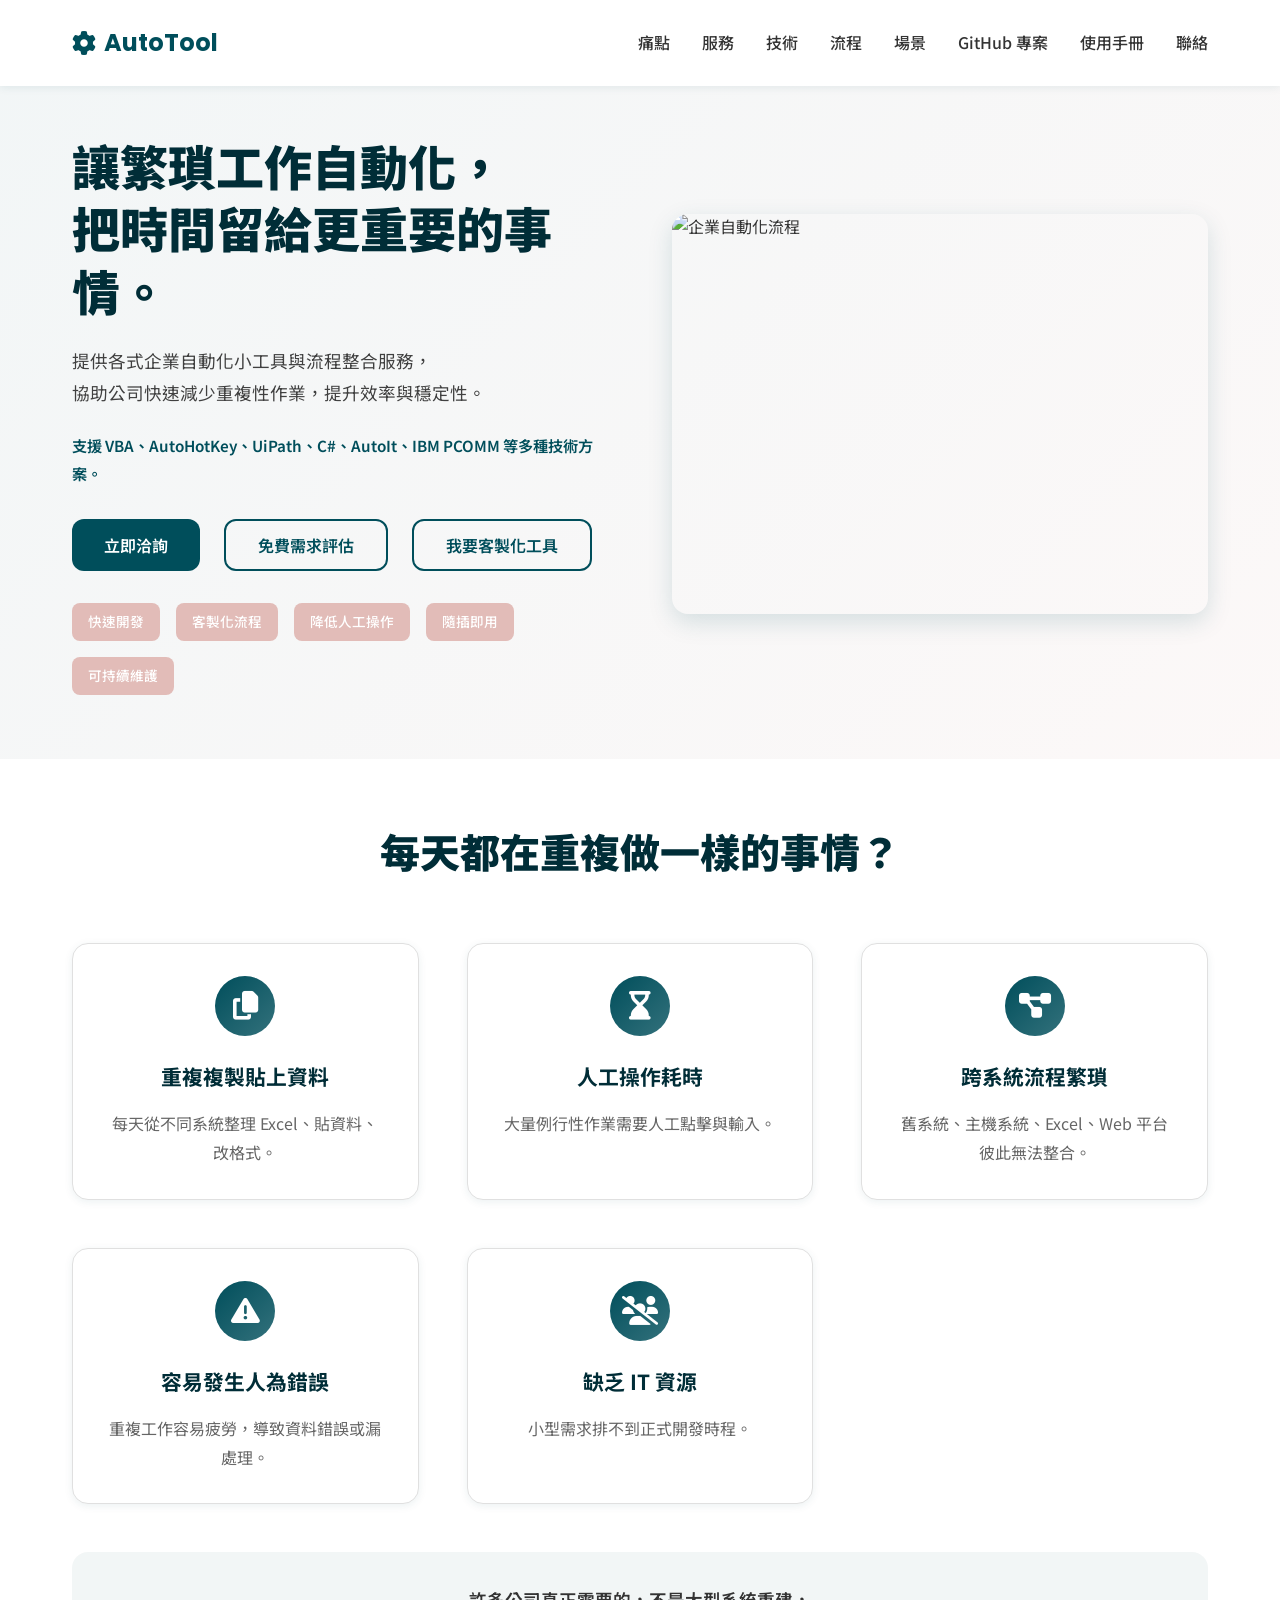
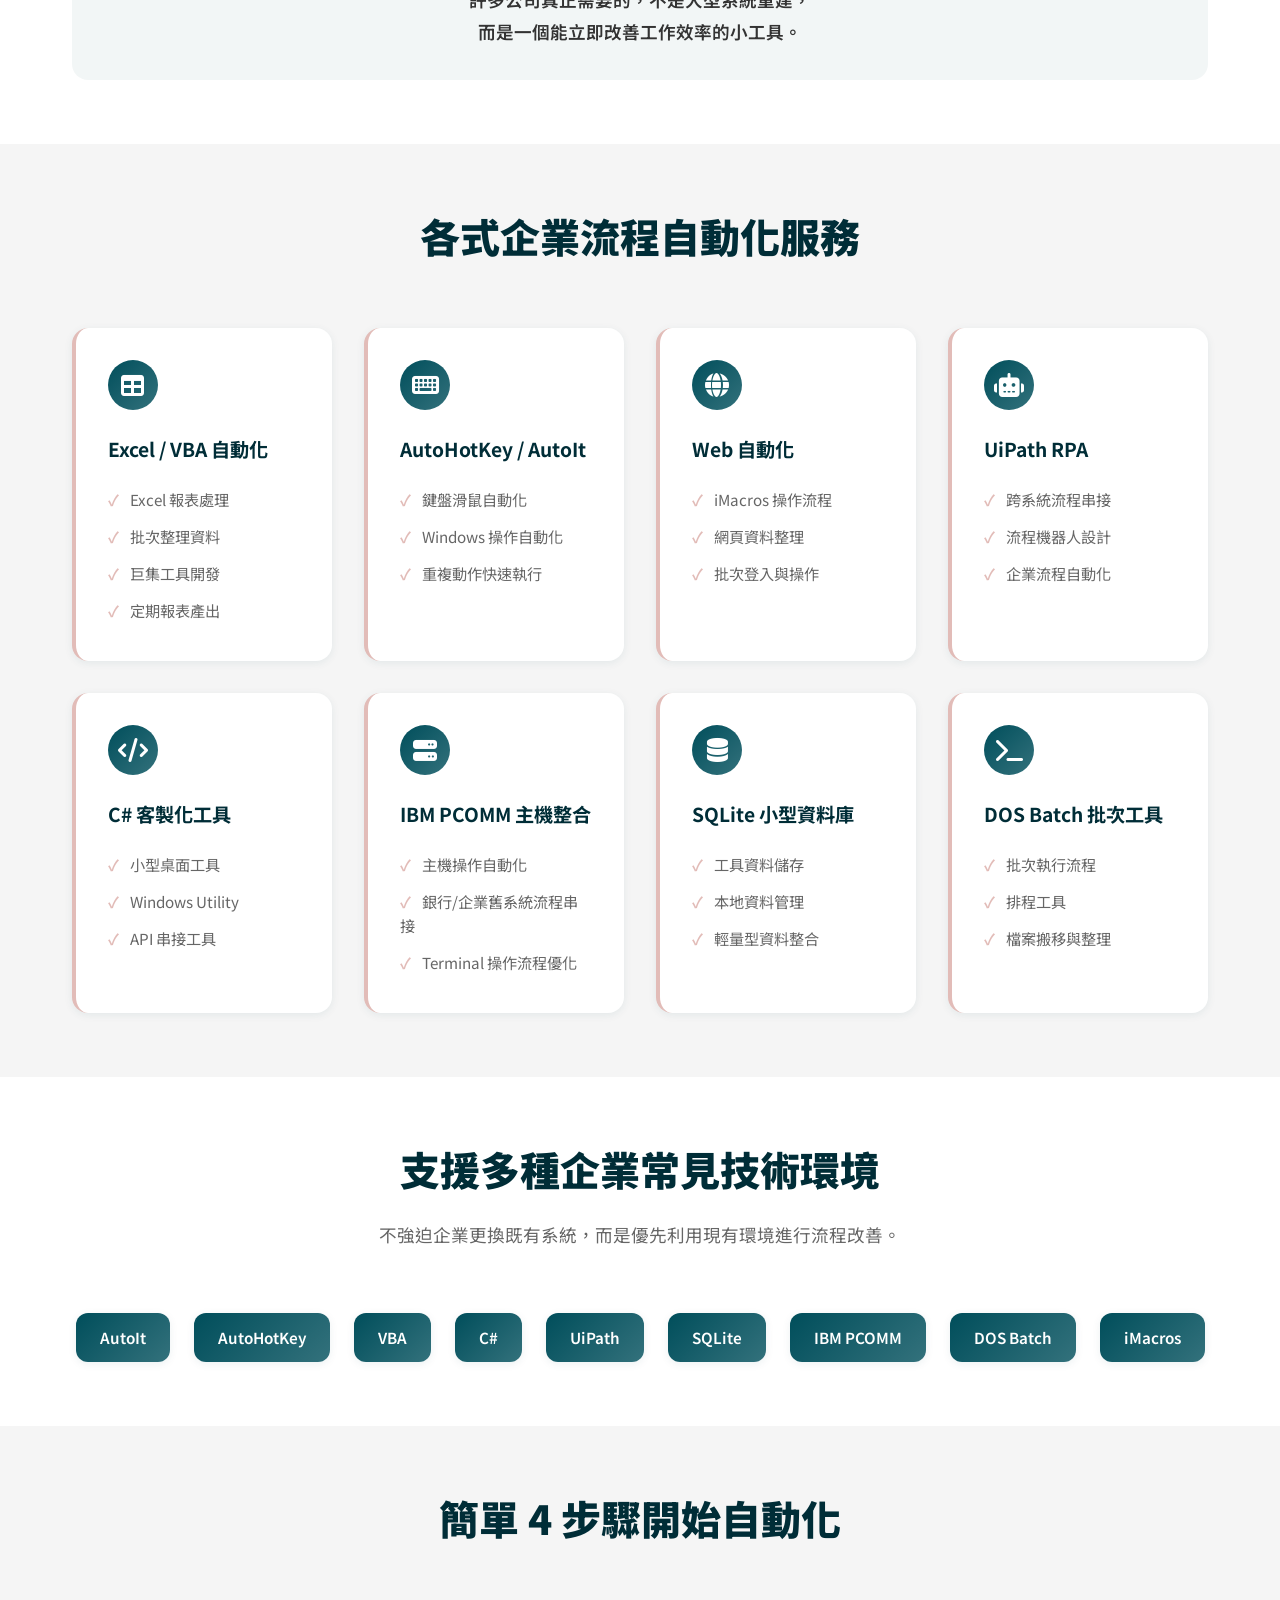
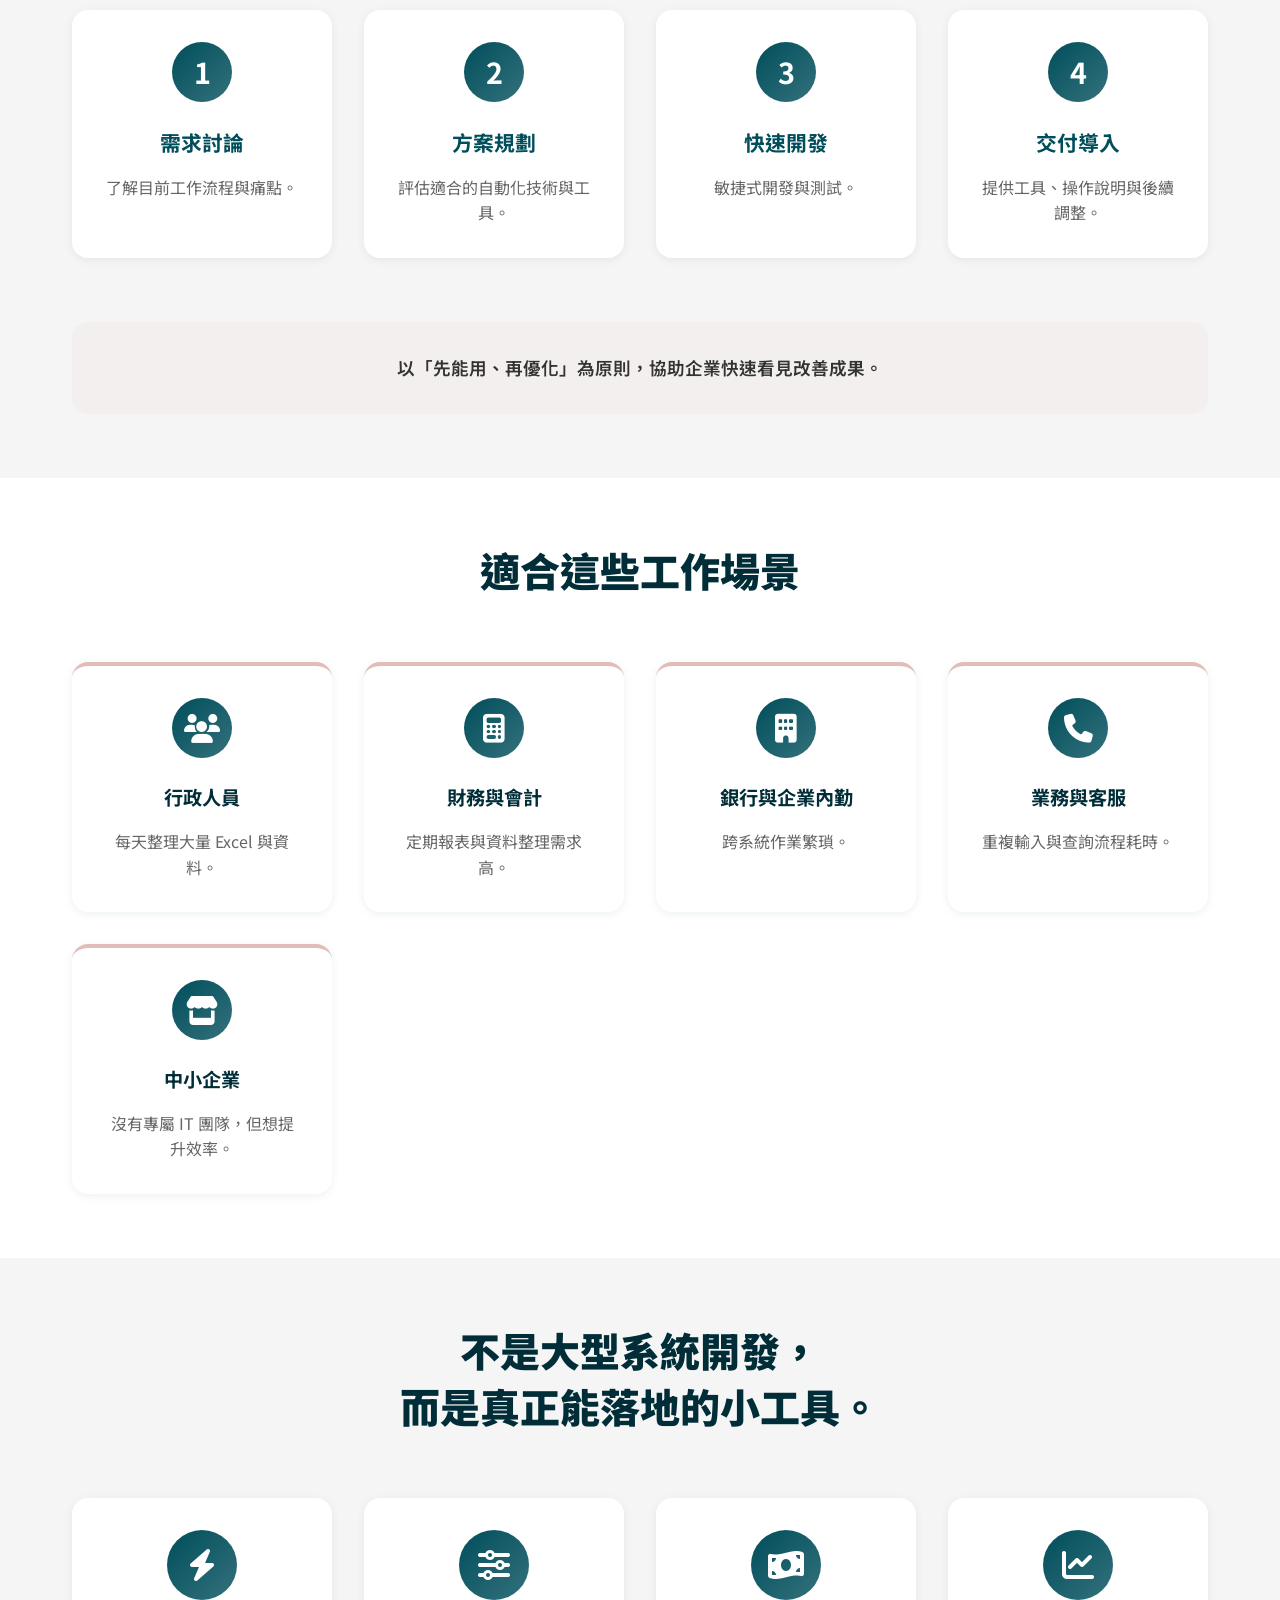
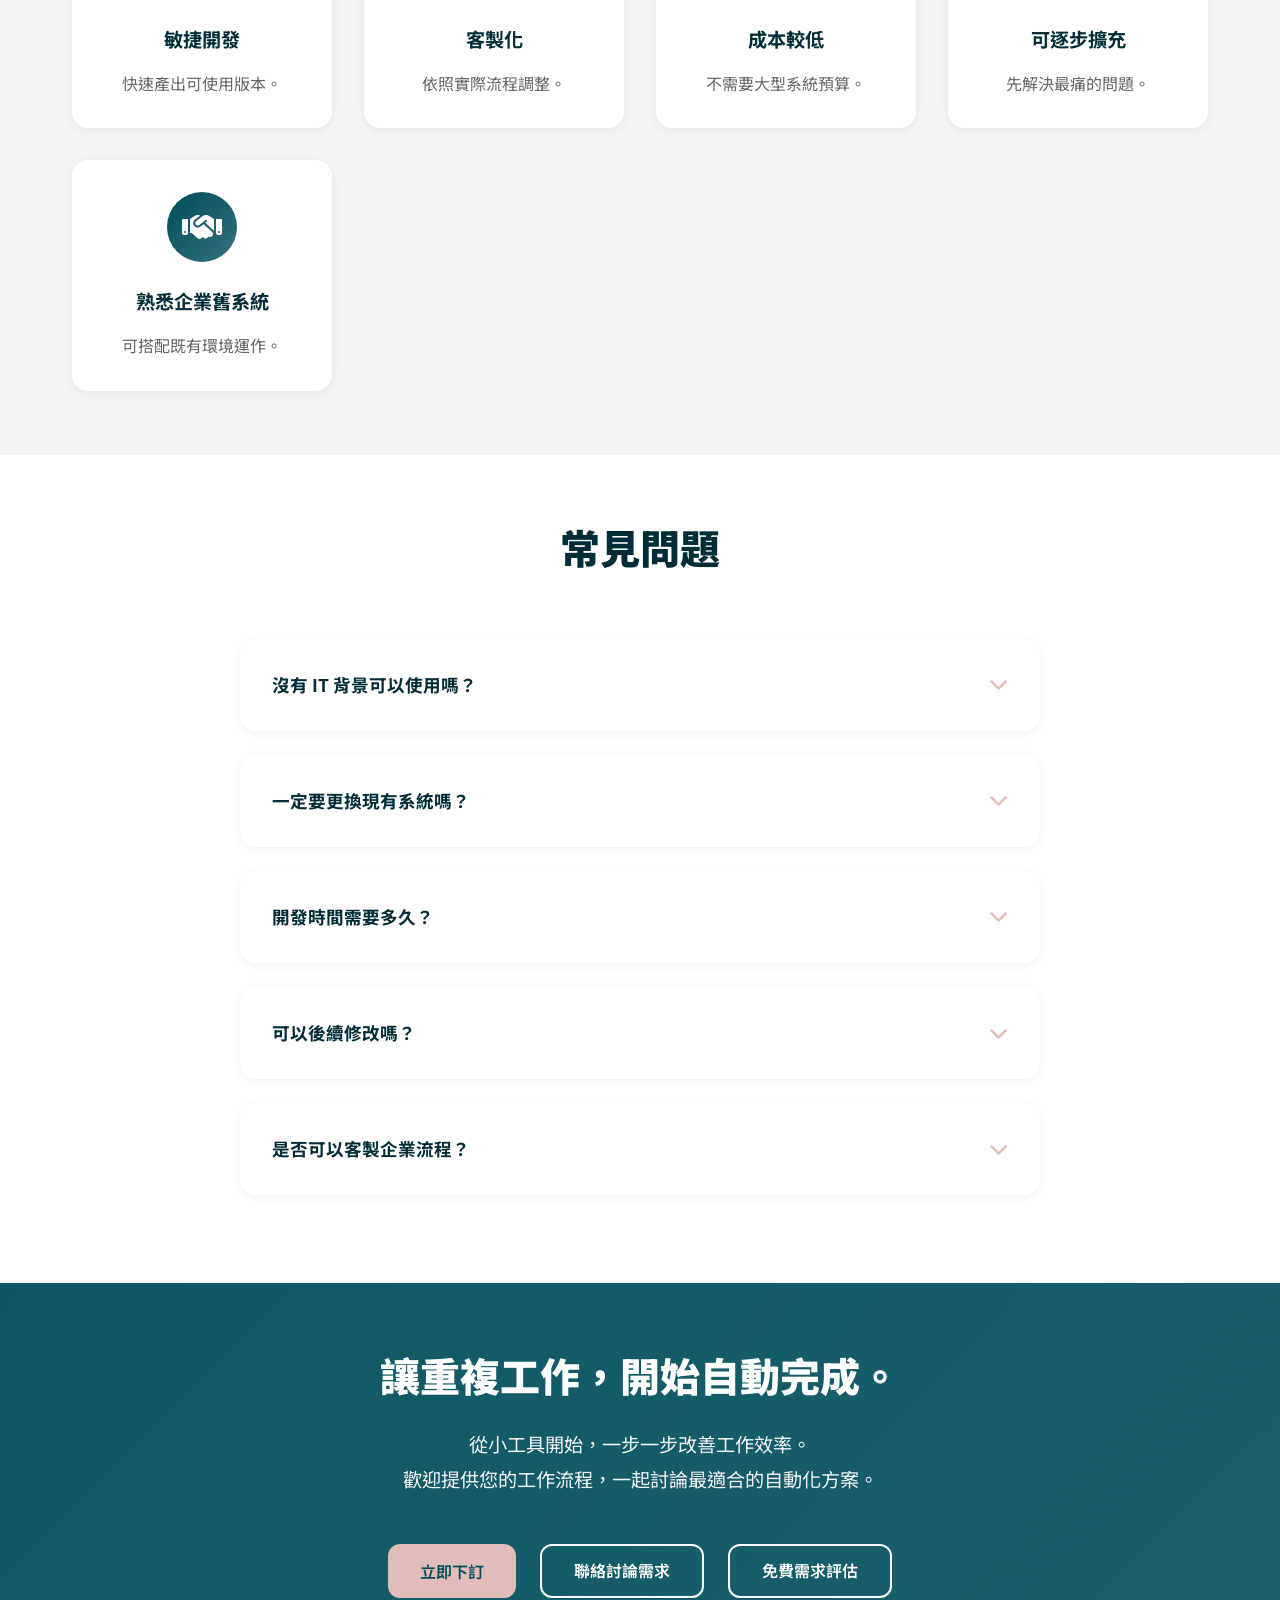
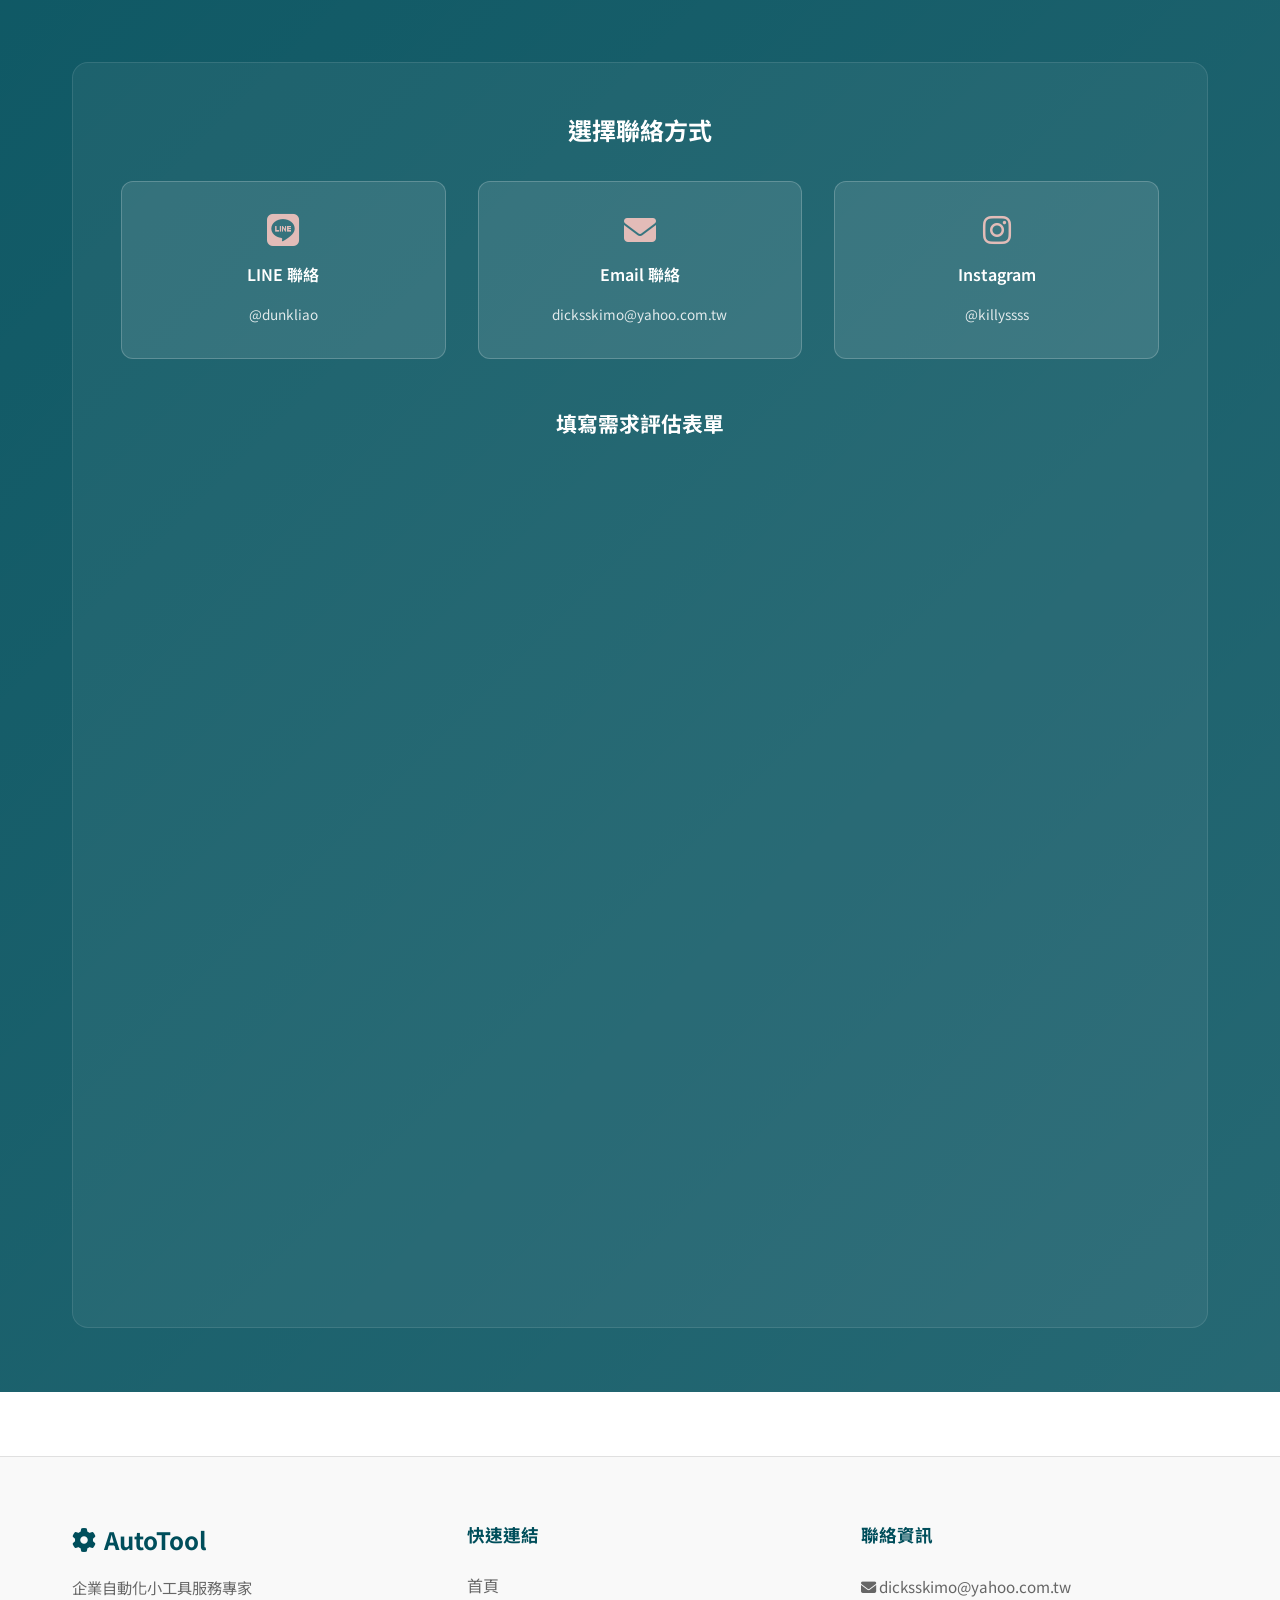
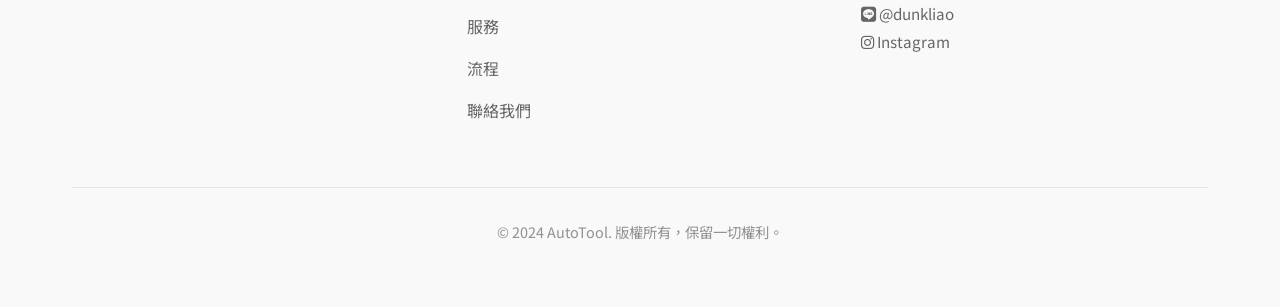
==== commit 5ea42596: "更新英雄區域結構，新增容器和圖片，調整按鈕與特色標籤位置" ====
--- a/index.html
+++ b/index.html
@@ -54,28 +54,30 @@
          SECTION 1: HERO
          ============================================ -->
     <section id="hero" class="hero">
-        <div class="hero-content">
-            <h1 class="hero-title">讓繁瑣工作自動化，<br>把時間留給更重要的事情。</h1>
-            <p class="hero-subtitle">
-                提供各式企業自動化小工具與流程整合服務，<br>
-                協助公司快速減少重複性作業，提升效率與穩定性。<br>
-                <span class="tech-highlight">支援 VBA、AutoHotKey、UiPath、C#、AutoIt、IBM PCOMM 等多種技術方案。</span>
-            </p>
-            <div class="cta-buttons">
-                <button class="btn btn-primary" onclick="scrollToSection('#cta')">立即洽詢</button>
-                <button class="btn btn-secondary" onclick="scrollToSection('#cta')">免費需求評估</button>
-                <button class="btn btn-secondary" onclick="scrollToSection('#cta')">我要客製化工具</button>
-            </div>
-            <div class="hero-features">
-                <div class="feature-tag">快速開發</div>
-                <div class="feature-tag">客製化流程</div>
-                <div class="feature-tag">降低人工操作</div>
-                <div class="feature-tag">隨插即用</div>
-                <div class="feature-tag">可持續維護</div>
-            </div>
-        </div>
-        <div class="hero-image">
-            <img src="https://images.unsplash.com/photo-1552664730-d307ca884978?w=800&q=80" alt="企業自動化流程" loading="lazy">
+        <div class="container">
+            <div class="hero-content">
+                <h1 class="hero-title">讓繁瑣工作自動化，<br>把時間留給更重要的事情。</h1>
+                <p class="hero-subtitle">
+                    提供各式企業自動化小工具與流程整合服務，<br>
+                    協助公司快速減少重複性作業，提升效率與穩定性。<br>
+                    <span class="tech-highlight">支援 VBA、AutoHotKey、UiPath、C#、AutoIt、IBM PCOMM 等多種技術方案。</span>
+                </p>
+                <div class="cta-buttons">
+                    <button class="btn btn-primary" onclick="scrollToSection('#cta')">立即洽詢</button>
+                    <button class="btn btn-secondary" onclick="scrollToSection('#cta')">免費需求評估</button>
+                    <button class="btn btn-secondary" onclick="scrollToSection('#cta')">我要客製化工具</button>
+                </div>
+                <div class="hero-features">
+                    <div class="feature-tag">快速開發</div>
+                    <div class="feature-tag">客製化流程</div>
+                    <div class="feature-tag">降低人工操作</div>
+                    <div class="feature-tag">隨插即用</div>
+                    <div class="feature-tag">可持續維護</div>
+                </div>
+            </div>
+            <div class="hero-image">
+                <img src="https://images.unsplash.com/photo-1552664730-d307ca884978?w=800&q=80" alt="企業自動化流程" loading="lazy">
+            </div>
         </div>
     </section>
 
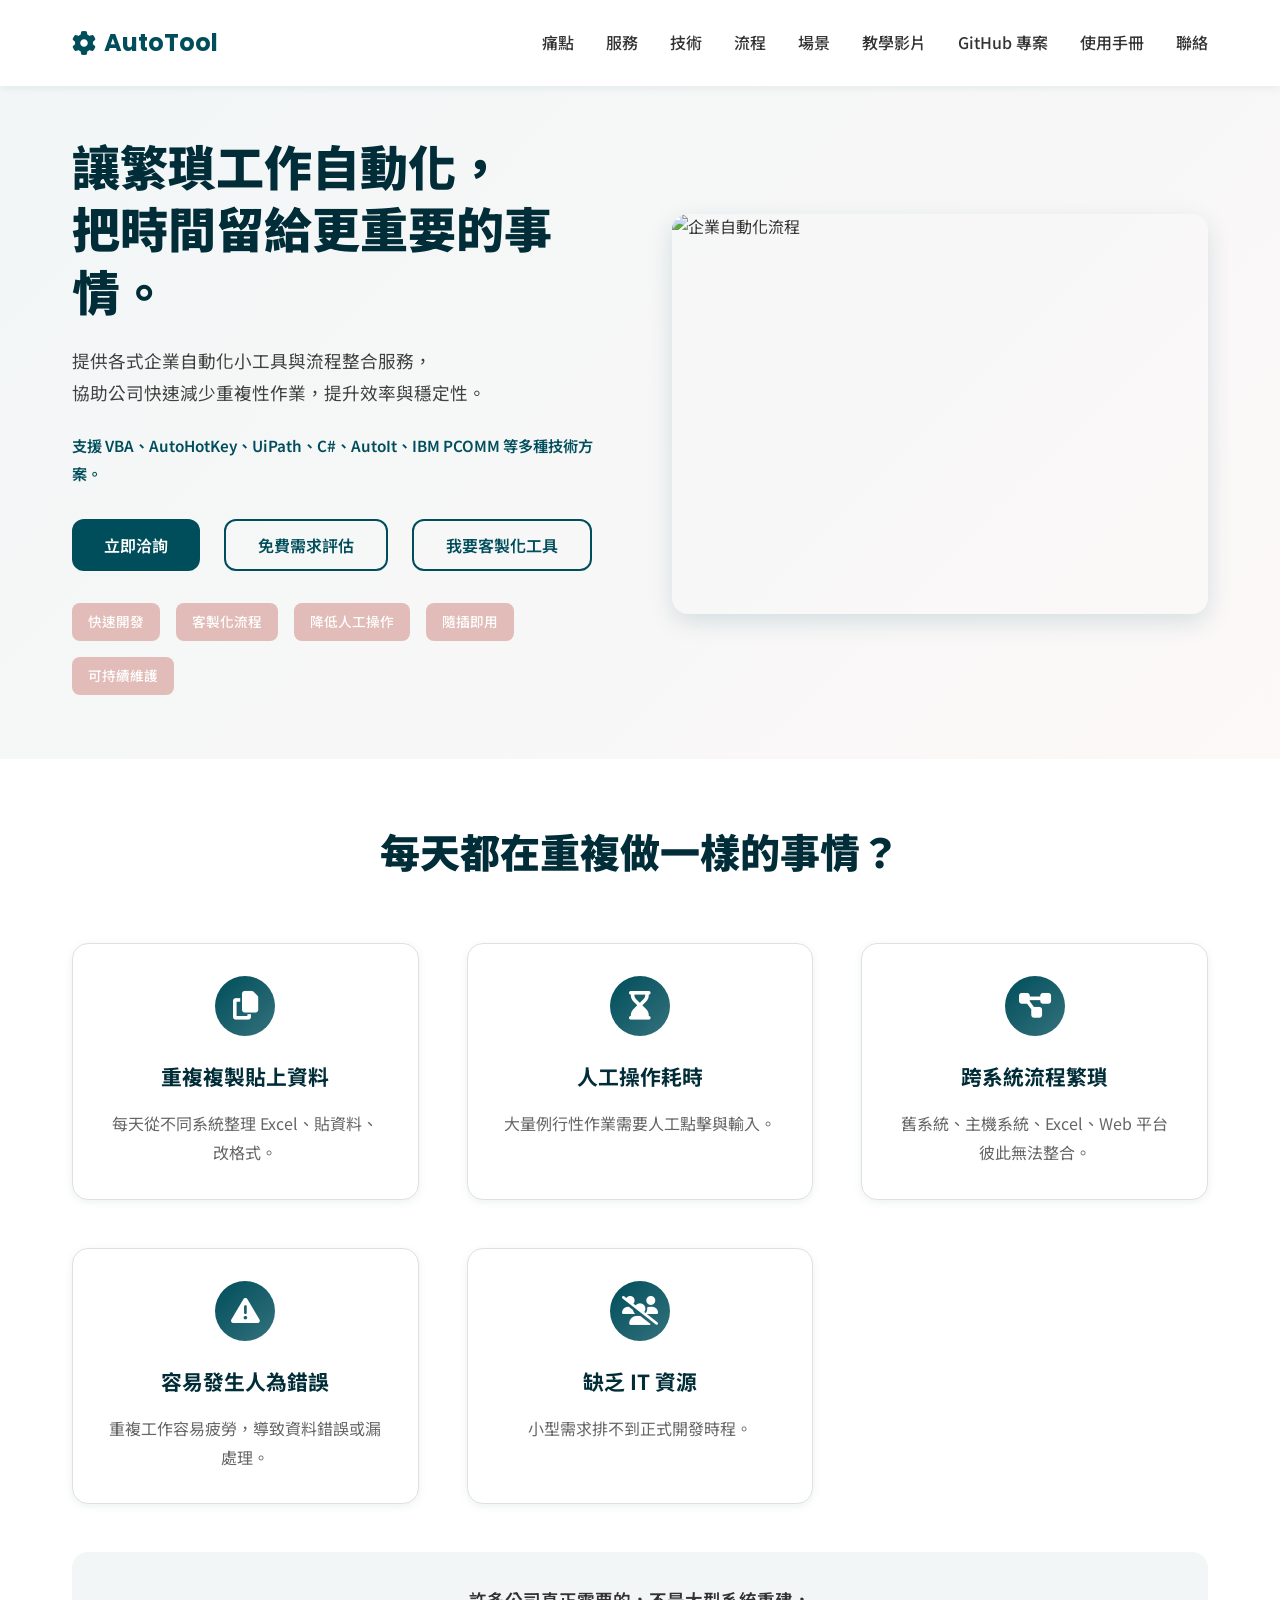
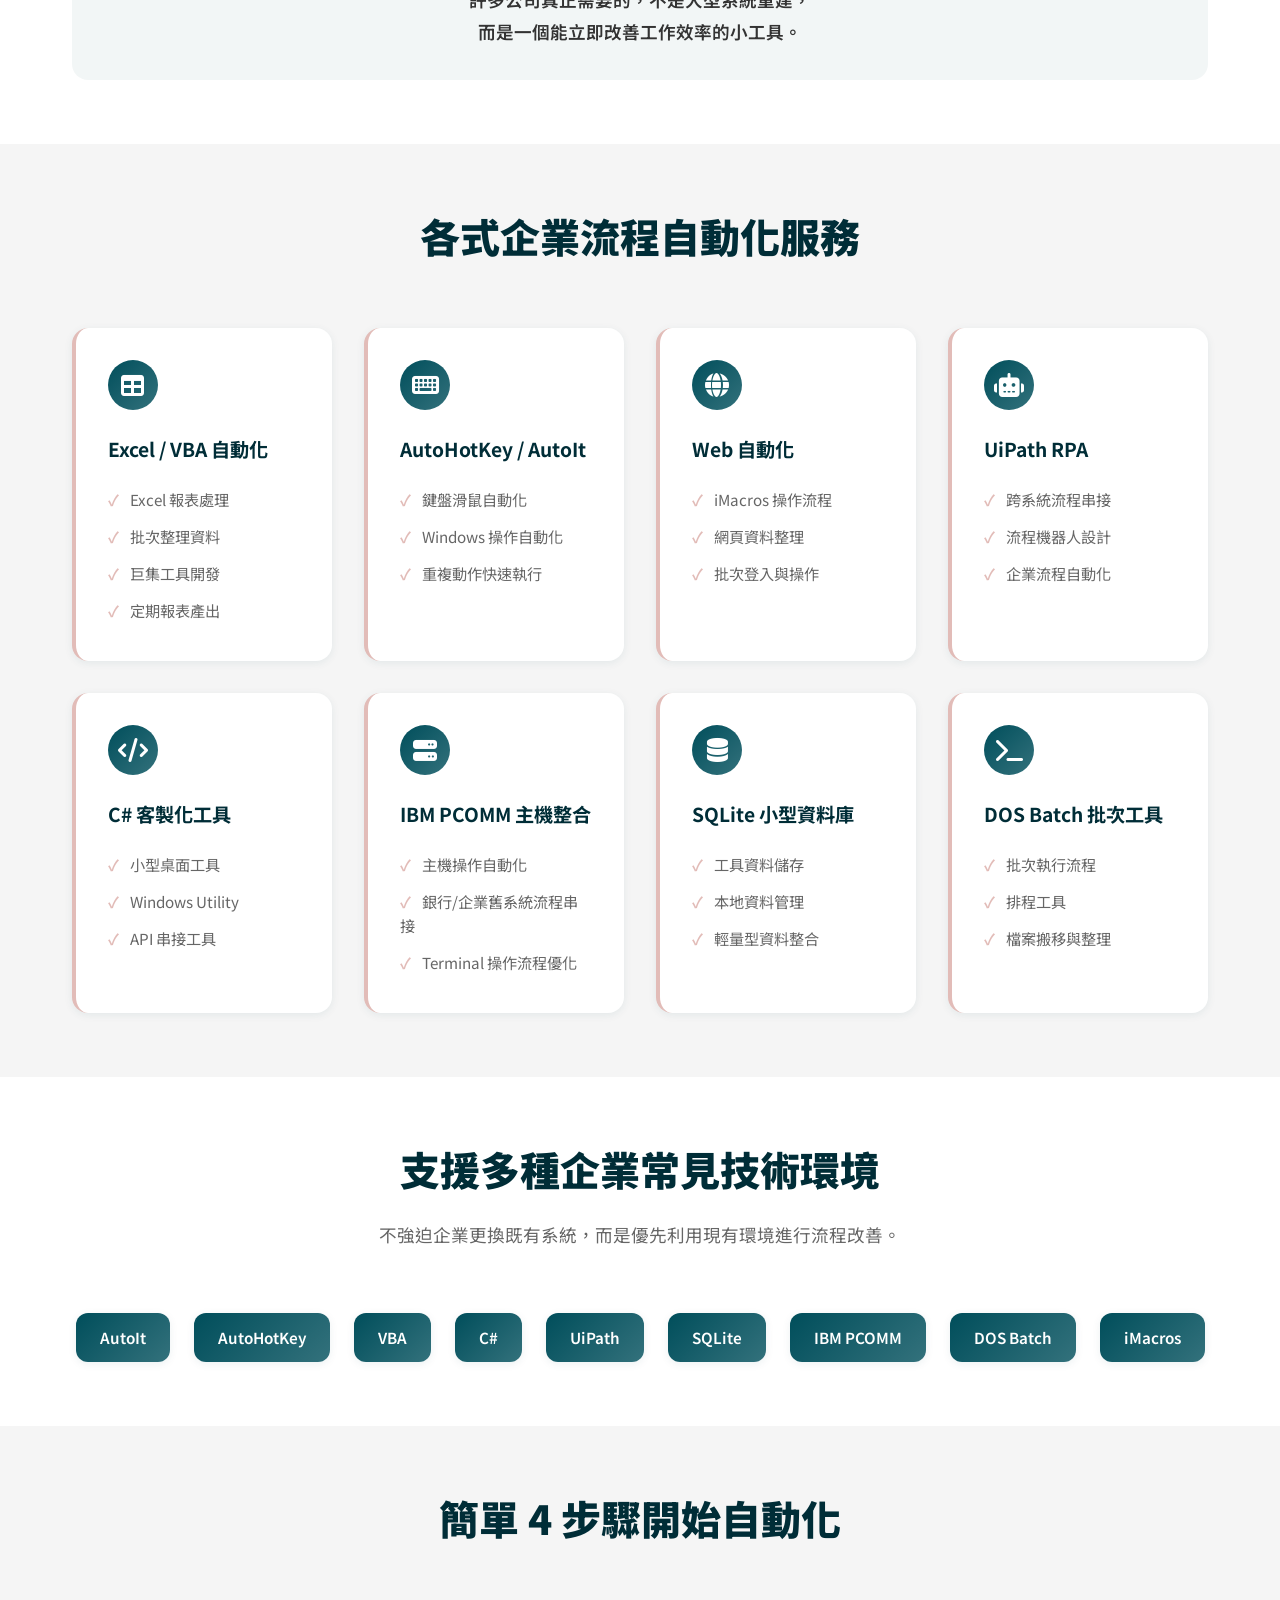
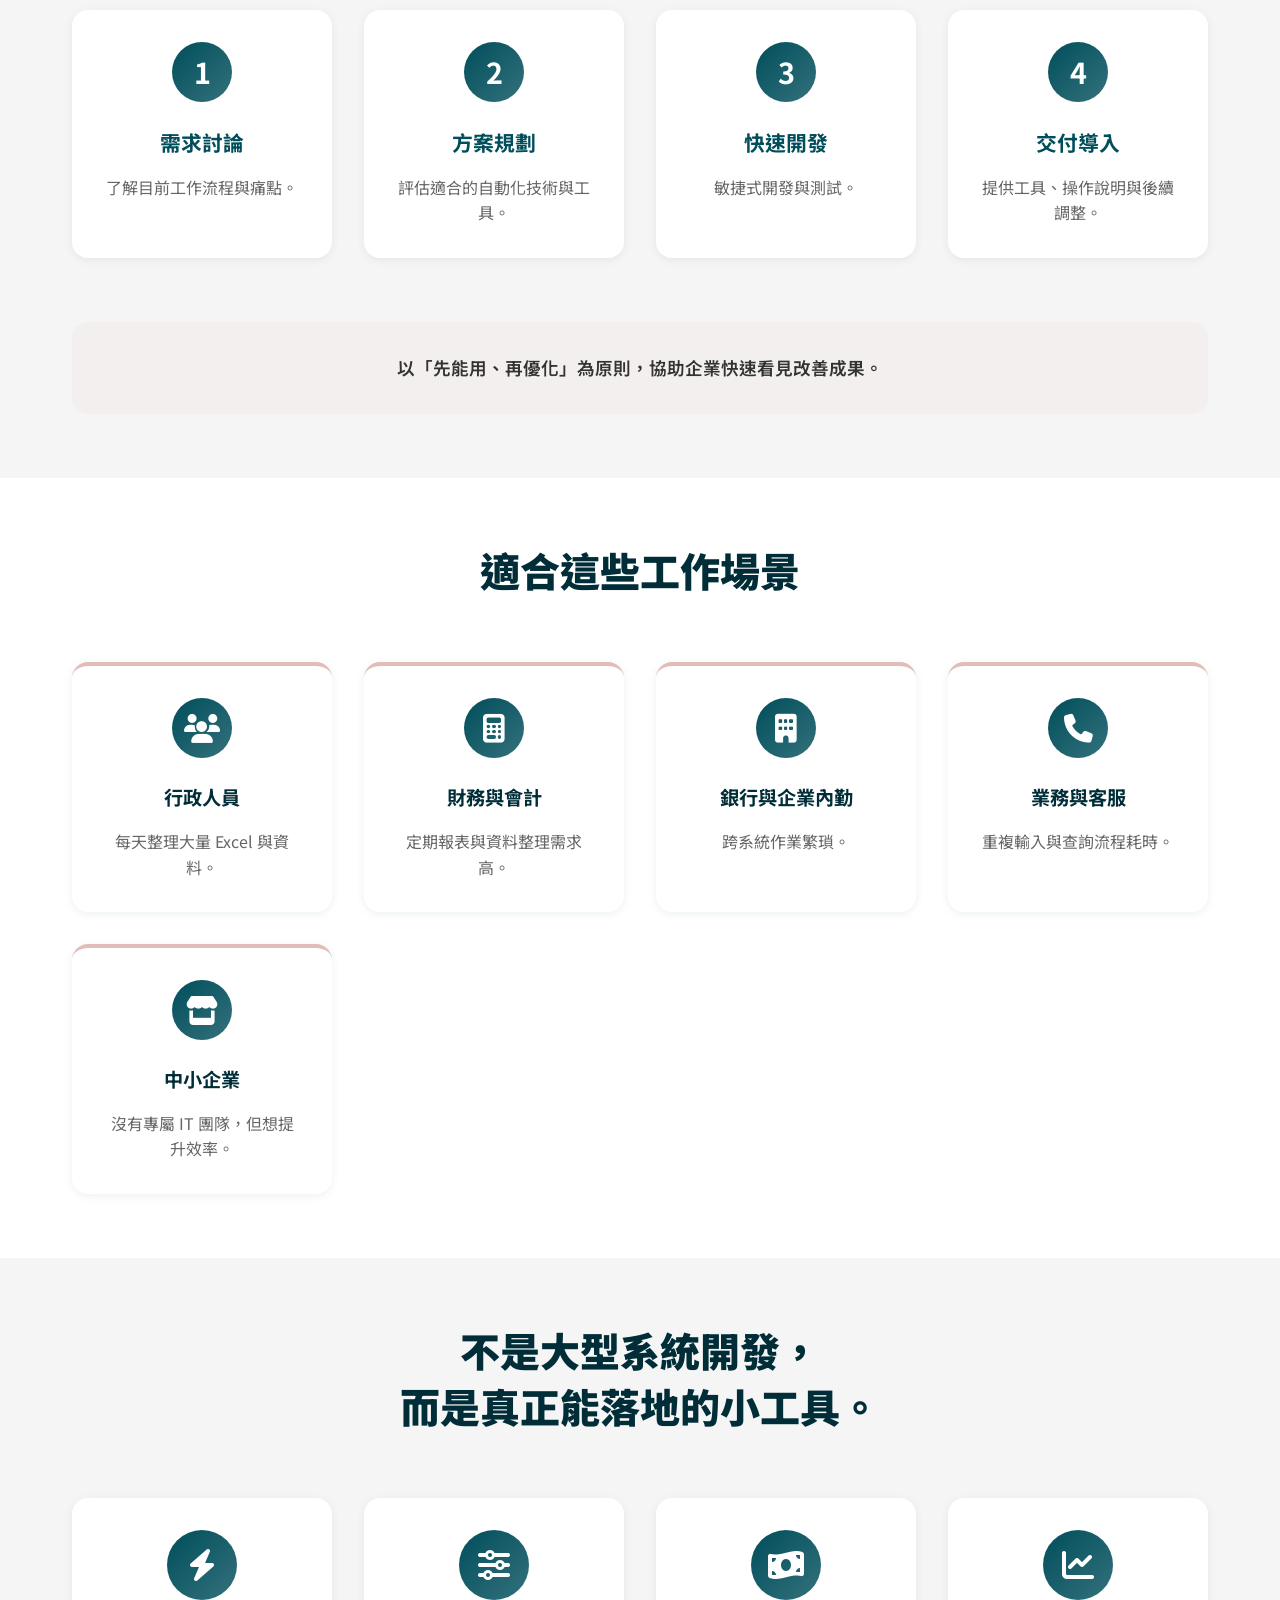
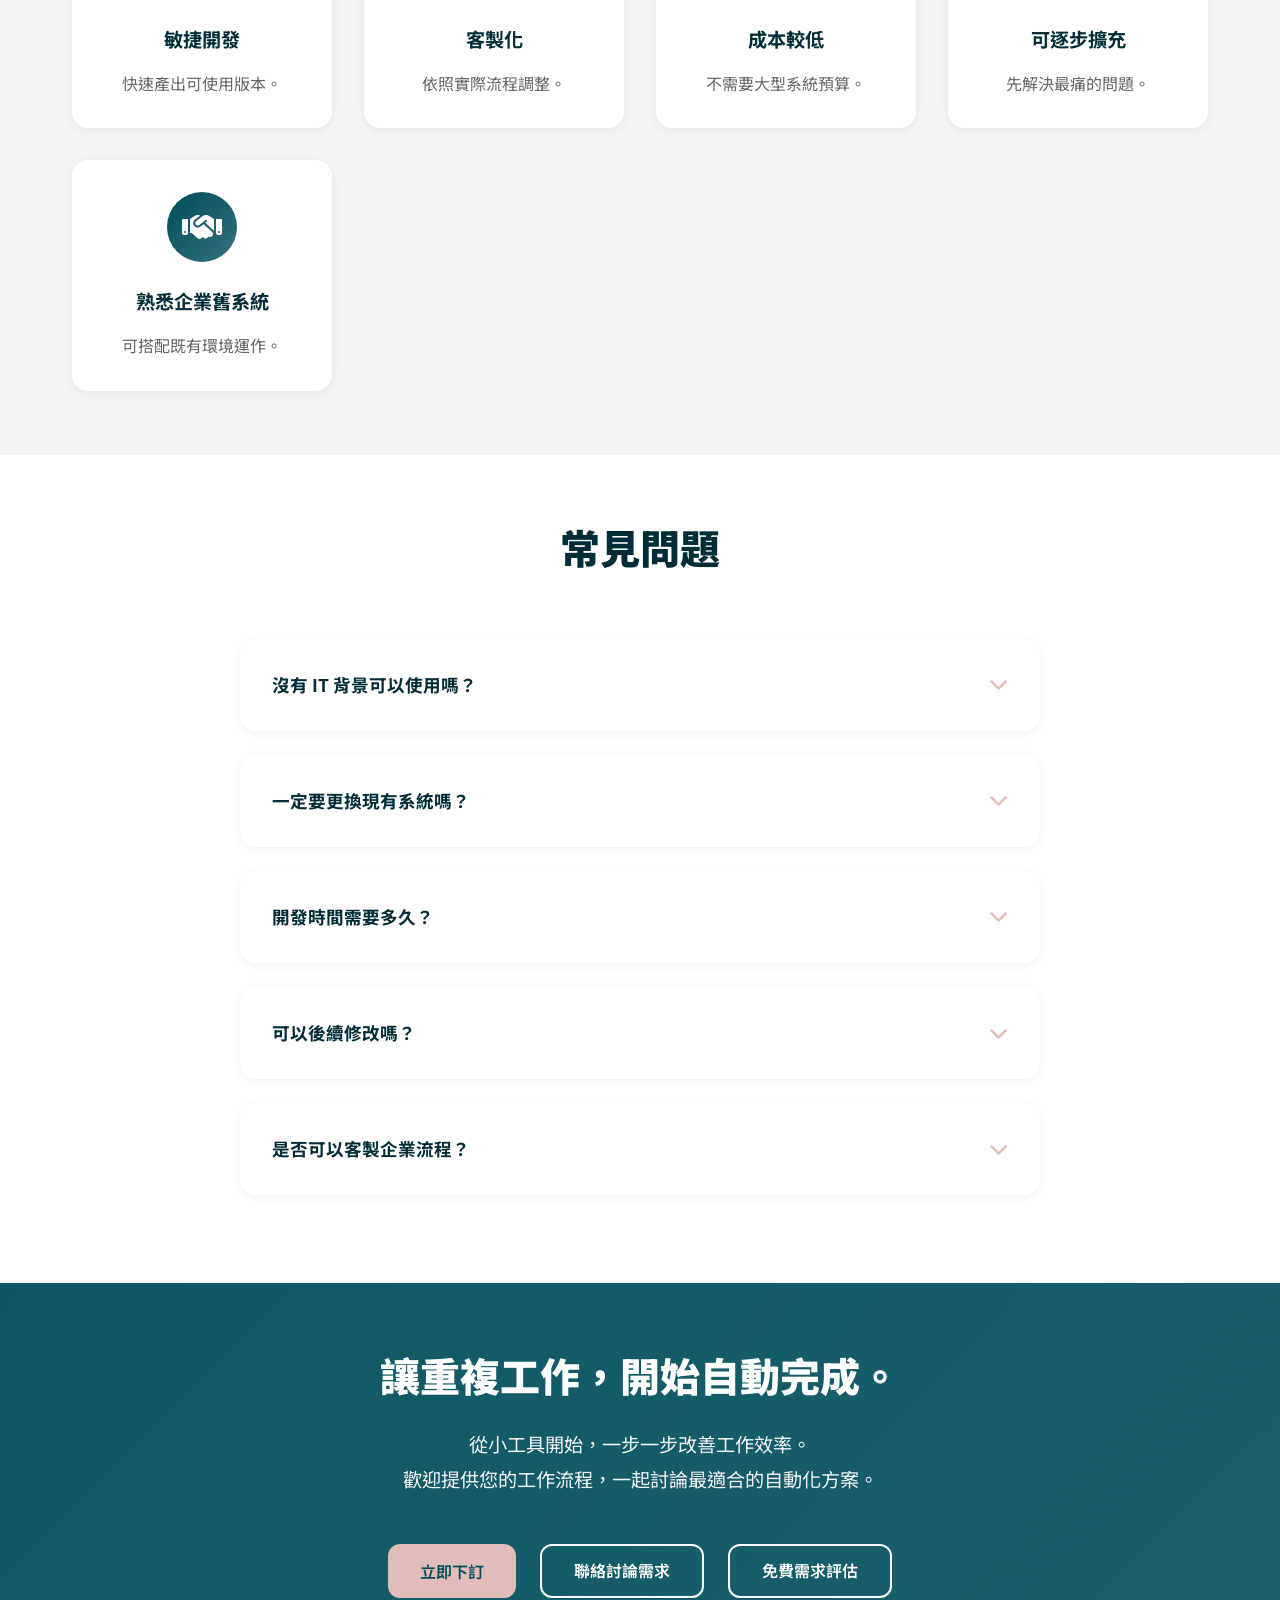
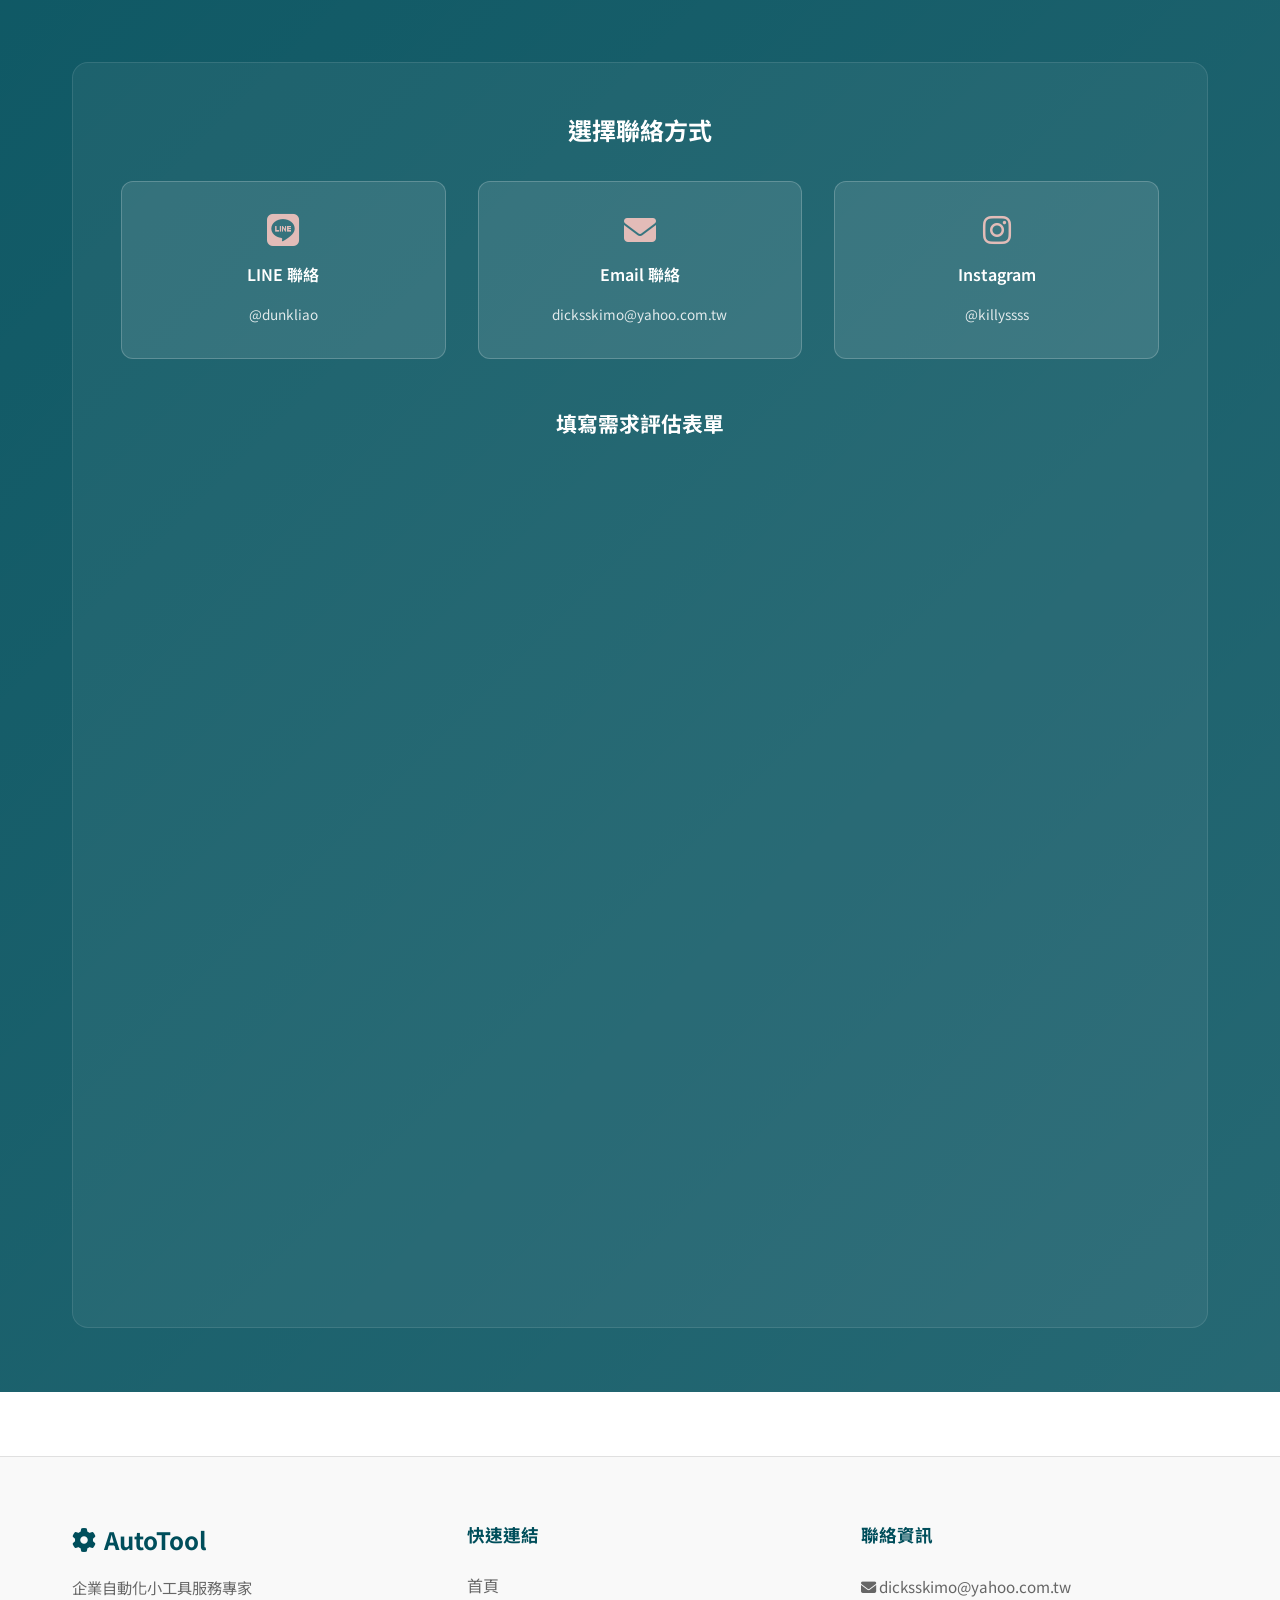
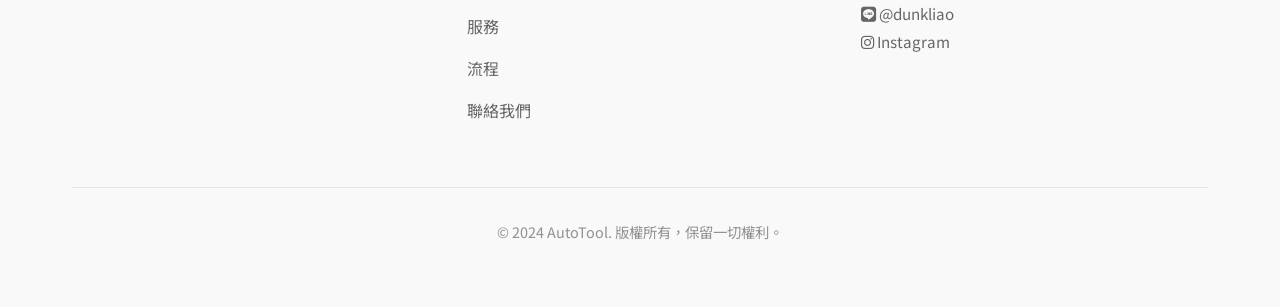
==== commit 7c000dc8: "新增教學影片頁面，更新導航連結至各頁面" ====
--- a/index.html
+++ b/index.html
@@ -35,6 +35,7 @@
                     <li class="nav-item"><a href="#technologies" class="nav-link">技術</a></li>
                     <li class="nav-item"><a href="#process" class="nav-link">流程</a></li>
                     <li class="nav-item"><a href="#scenarios" class="nav-link">場景</a></li>
+                    <li class="nav-item"><a href="tutorials.html" class="nav-link">教學影片</a></li>
                     <li class="nav-item"><a href="github-projects.html" class="nav-link">GitHub 專案</a></li>
                     <li class="nav-item"><a href="user-manual.html" class="nav-link">使用手冊</a></li>
                     <li class="nav-item"><a href="#cta" class="nav-link">聯絡</a></li>
--- a/styles.css
+++ b/styles.css
@@ -1318,6 +1318,192 @@
    USER MANUAL PAGE
    ============================================ */
 
+/* ============================================
+   TUTORIALS PAGE
+   ============================================ */
+
+.tutorials-header {
+    background: linear-gradient(135deg, var(--primary-color) 0%, #006B7E 100%);
+    color: white;
+    padding: calc(var(--spacing-2xl) + 80px) var(--spacing-lg) var(--spacing-2xl);
+    text-align: center;
+    margin-bottom: var(--spacing-2xl);
+}
+
+.tutorials-section {
+    padding: 0 0 var(--spacing-2xl);
+}
+
+.tutorial-category-chips {
+    display: flex;
+    flex-wrap: wrap;
+    gap: var(--spacing-sm);
+    margin-bottom: var(--spacing-xl);
+}
+
+.category-chip {
+    border: 1px solid var(--border-color);
+    background: var(--light-bg);
+    color: var(--text-dark);
+    border-radius: 999px;
+    padding: 0.55rem 1.15rem;
+    font-size: 0.95rem;
+    font-weight: 600;
+    transition: var(--transition);
+}
+
+.category-chip:hover {
+    border-color: var(--primary-color);
+    color: var(--primary-color);
+}
+
+.category-chip.active {
+    background: var(--primary-color);
+    color: white;
+    border-color: var(--primary-color);
+}
+
+.tutorial-layout {
+    display: grid;
+    grid-template-columns: minmax(0, 1.6fr) minmax(320px, 1fr);
+    gap: var(--spacing-lg);
+    align-items: start;
+}
+
+.featured-video-card {
+    background: var(--light-bg);
+    border: 1px solid var(--border-color);
+    border-radius: var(--border-radius-lg);
+    box-shadow: var(--shadow-sm);
+    overflow: hidden;
+}
+
+.video-frame-wrapper {
+    position: relative;
+    width: 100%;
+    padding-top: 56.25%;
+    background: var(--dark-bg);
+}
+
+.featured-video-frame {
+    position: absolute;
+    top: 0;
+    left: 0;
+    width: 100%;
+    height: 100%;
+    border: none;
+}
+
+.featured-video-content,
+.playlist-card-footer {
+    padding: var(--spacing-lg);
+}
+
+.featured-video-category {
+    display: inline-flex;
+    align-items: center;
+    padding: 0.2rem 0.75rem;
+    border-radius: 999px;
+    font-size: 0.85rem;
+    font-weight: 700;
+    color: var(--primary-color);
+    background: rgba(0, 78, 91, 0.08);
+    margin-bottom: var(--spacing-sm);
+}
+
+.featured-video-title {
+    font-size: 1.6rem;
+    color: #002D37;
+    margin-bottom: var(--spacing-md);
+}
+
+.featured-video-link {
+    display: inline-flex;
+    align-items: center;
+    gap: var(--spacing-xs);
+    color: var(--primary-color);
+    font-weight: 700;
+    transition: var(--transition);
+}
+
+.featured-video-link:hover {
+    color: var(--accent-color);
+}
+
+.tutorial-video-list {
+    display: flex;
+    flex-direction: column;
+    gap: var(--spacing-sm);
+}
+
+.video-list-item {
+    width: 100%;
+    text-align: left;
+    display: grid;
+    grid-template-columns: auto 1fr auto;
+    gap: var(--spacing-sm);
+    align-items: center;
+    border: 1px solid var(--border-color);
+    border-radius: var(--border-radius-md);
+    background: var(--light-bg);
+    padding: var(--spacing-sm) var(--spacing-md);
+    transition: var(--transition);
+}
+
+.video-list-item:hover {
+    border-color: var(--primary-color);
+    box-shadow: var(--shadow-sm);
+}
+
+.video-list-item.active {
+    border-color: var(--primary-color);
+    background: rgba(0, 78, 91, 0.04);
+    box-shadow: var(--shadow-sm);
+}
+
+.video-list-index {
+    color: var(--primary-color);
+    font-family: var(--font-accent);
+    font-weight: 700;
+}
+
+.video-list-meta {
+    display: flex;
+    flex-direction: column;
+    gap: 0.15rem;
+}
+
+.video-list-title {
+    color: #002D37;
+    font-size: 0.98rem;
+    font-weight: 700;
+}
+
+.video-list-category {
+    color: var(--text-light);
+    font-size: 0.85rem;
+}
+
+.video-list-item i {
+    color: var(--accent-color);
+    font-size: 1.15rem;
+}
+
+.video-list-empty {
+    background: var(--light-bg);
+    border: 1px dashed var(--border-color);
+    border-radius: var(--border-radius-md);
+    color: var(--text-light);
+    text-align: center;
+    padding: var(--spacing-xl) var(--spacing-md);
+}
+
+.video-list-empty i {
+    font-size: 1.75rem;
+    margin-bottom: var(--spacing-sm);
+    color: var(--primary-color);
+}
+
 .user-manual-header {
     background: linear-gradient(135deg, var(--primary-color) 0%, #006B7E 100%);
     color: white;
@@ -1527,6 +1713,22 @@
    ============================================ */
 
 @media (max-width: 768px) {
+    .tutorial-layout {
+        grid-template-columns: 1fr;
+    }
+
+    .tutorial-category-chips {
+        margin-bottom: var(--spacing-lg);
+    }
+
+    .featured-video-content {
+        padding: var(--spacing-md);
+    }
+
+    .featured-video-title {
+        font-size: 1.25rem;
+    }
+
     .page-title {
         font-size: 2rem;
     }
@@ -1561,6 +1763,23 @@
 }
 
 @media (max-width: 480px) {
+    .tutorials-header {
+        padding: calc(var(--spacing-xl) + 80px) var(--spacing-md) var(--spacing-xl);
+    }
+
+    .tutorial-category-chips {
+        gap: var(--spacing-xs);
+    }
+
+    .category-chip {
+        width: 100%;
+        text-align: center;
+    }
+
+    .video-list-item {
+        padding: var(--spacing-sm);
+    }
+
     .github-projects-header {
         padding: calc(var(--spacing-xl) + 80px) var(--spacing-md) var(--spacing-xl);
     }
